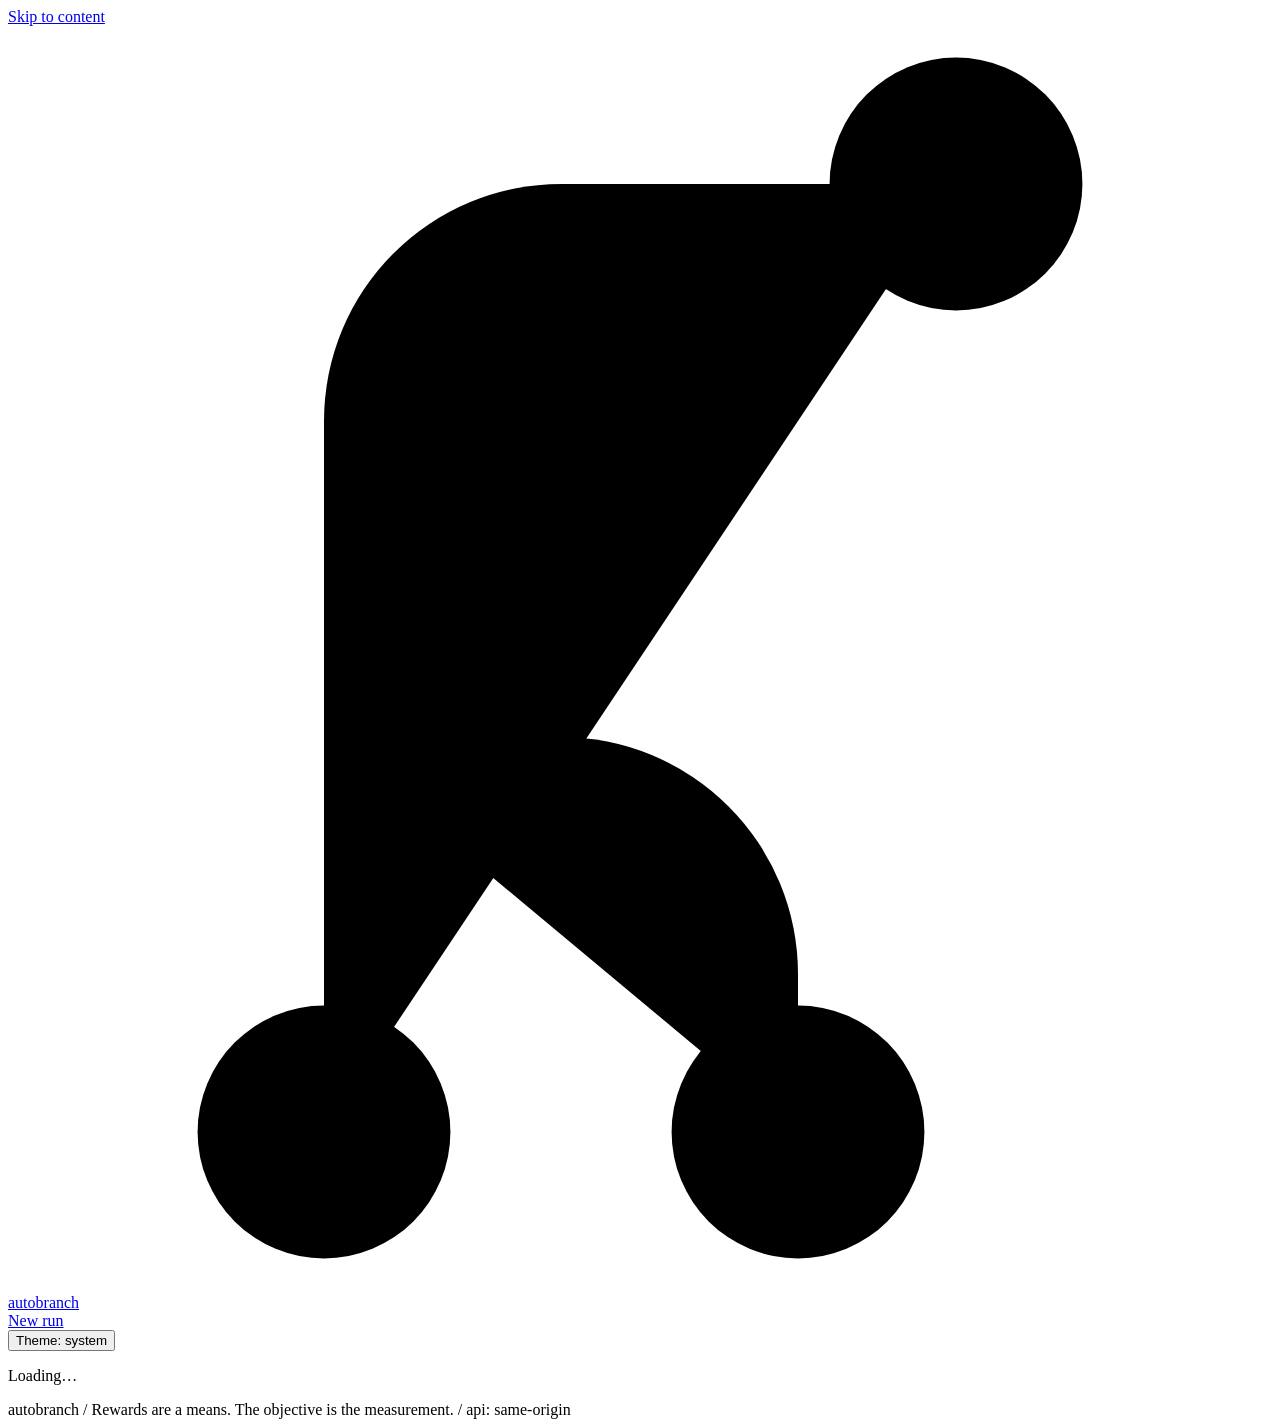
==== frontend/index.html @ f612da08 "Core contracts: environment spec and the reward DSL The environment contract (spec.py) and the rewar" ====
<!doctype html>
<html lang="en">
<head>
<meta charset="utf-8" />
<meta name="viewport" content="width=device-width, initial-scale=1" />
<title>autobranch</title>
<meta name="description" content="autobranch — a generalized RL framework on Modal. Hand it an environment and a sentence of intent; it searches the reward-function space and hands back trained weights." />
<meta name="color-scheme" content="light dark" />
<link rel="stylesheet" href="styles.css" />
</head>
<body>

<a class="skip-link" href="#view">Skip to content</a>

<header class="topbar">
  <a class="brand" href="#/new">
    <svg class="brand-mark" viewBox="0 0 16 16" aria-hidden="true" focusable="false">
      <path d="M4 14V5a3 3 0 0 1 3-3h5" />
      <path d="M4 9h3a3 3 0 0 1 3 3v2" />
      <circle cx="4" cy="14" r="1.6" />
      <circle cx="12" cy="2" r="1.6" />
      <circle cx="10" cy="14" r="1.6" />
    </svg>
    <span class="brand-word">autobranch</span>
  </a>

  <nav class="topnav" aria-label="Sections">
    <a href="#/new" data-nav="new">New run</a>
    <a href="#/new" data-nav="run" hidden>Run</a>
    <a href="#/new" data-nav="artifact" hidden>Artifact</a>
  </nav>

  <div class="topbar-right">
    <span class="badge badge-mock" id="mock-badge" hidden title="No backend reachable — the page is rendering a built-in fixture.">Mock data</span>
    <button class="btn btn-ghost btn-sm" type="button" id="theme-toggle" aria-live="polite">Theme: system</button>
  </div>
</header>

<main id="view" class="view" tabindex="-1">
  <p class="loading mono">Loading…</p>
</main>

<footer class="footer">
  <span class="mono">autobranch</span>
  <span class="sep" aria-hidden="true">/</span>
  <span>Rewards are a means. The objective is the measurement.</span>
  <span class="sep" aria-hidden="true">/</span>
  <span class="mono" id="api-origin">api: same-origin</span>
</footer>


<!-- ───────────────────────────── new run ───────────────────────────── -->
<template id="tpl-new">
  <section class="page page-new">
    <div class="page-head">
      <p class="eyebrow">New run</p>
      <h1>Hand it an environment and a sentence of intent.</h1>
      <p class="lede">
        autobranch reads your bundle's manifest, writes a reward config, trains it, and scores it
        with the evaluator you declared — which no agent can touch. Promising branches fork like
        git worktrees; lines that stop paying abandon themselves.
      </p>
    </div>

    <form class="form" id="new-run-form" novalidate>
      <fieldset class="block">
        <legend class="eyebrow">Environment bundle</legend>
        <p class="hint">
          A directory, zip, or git URL containing <code class="mono">autobranch.yaml</code> plus code.
          Pick one source — the two are mutually exclusive.
        </p>

        <div class="segmented" role="tablist" aria-label="Bundle source">
          <button class="seg" type="button" role="tab" id="tab-zip" data-source="zip" aria-selected="true" aria-controls="pane-zip">Upload .zip</button>
          <button class="seg" type="button" role="tab" id="tab-git" data-source="git" aria-selected="false" aria-controls="pane-git">Git URL</button>
        </div>

        <div class="source-pane" id="pane-zip" role="tabpanel" aria-labelledby="tab-zip">
          <div class="dropzone" id="dropzone" tabindex="0" role="button" aria-describedby="dropzone-hint">
            <svg class="dropzone-icon" viewBox="0 0 24 24" aria-hidden="true" focusable="false">
              <path d="M12 16V4" />
              <path d="M7.5 8.5 12 4l4.5 4.5" />
              <path d="M4 16v3h16v-3" />
            </svg>
            <p class="dropzone-label mono">Drop a <strong>.zip</strong> bundle, or click to browse</p>
            <p class="dropzone-hint" id="dropzone-hint">Everything after the handoff runs on Modal. Nothing runs locally.</p>
            <input class="visually-hidden" type="file" id="bundle-file" name="bundle" accept=".zip,application/zip" />
          </div>
          <p class="file-chip mono" id="file-chip" hidden>
            <span id="file-name">—</span>
            <span class="file-bytes" id="file-bytes"></span>
            <button class="btn-x" type="button" id="file-clear" aria-label="Remove selected file">×</button>
          </p>
        </div>

        <div class="source-pane" id="pane-git" role="tabpanel" aria-labelledby="tab-git" hidden>
          <label class="label" for="bundle-url">Git URL</label>
          <input class="field mono" type="url" id="bundle-url" name="bundle_url" placeholder="https://github.com/your-org/street-fighter-iii-env.git#main" autocomplete="off" spellcheck="false" />
          <p class="hint">Cloned inside the sandbox at submission. A tag or <code class="mono">#ref</code> pins the build.</p>
        </div>
      </fieldset>

      <fieldset class="block">
        <legend class="eyebrow">Constraints</legend>
        <p class="hint">Free text. The master agent parses these before it writes the first reward config — they bound the search, the hardware, and the spend.</p>
        <label class="label visually-hidden" for="constraints">Constraints</label>
        <textarea class="field textarea mono" id="constraints" name="constraints" rows="8" spellcheck="false" placeholder="must posttrain Qwen/Qwen3-4B
stay under $50
must beat 76% win rate vs the level-8 CPU
no GPU larger than an L40S"></textarea>
      </fieldset>

      <fieldset class="block">
        <legend class="eyebrow">Budget caps</legend>
        <p class="hint">Hard ceilings, decremented centrally. A branch that exhausts its share is abandoned whether or not its agent agrees.</p>
        <div class="grid-3">
          <div class="field-row">
            <label class="label" for="budget-usd">Max spend (USD)</label>
            <input class="field mono" type="number" id="budget-usd" name="usd" min="1" max="100000" step="1" value="50" inputmode="numeric" />
          </div>
          <div class="field-row">
            <label class="label" for="budget-hours">Max wall clock (hours)</label>
            <input class="field mono" type="number" id="budget-hours" name="hours" min="0.25" max="336" step="0.25" value="6" inputmode="decimal" />
          </div>
          <div class="field-row">
            <label class="label" for="budget-branches">Max concurrent branches</label>
            <input class="field mono" type="number" id="budget-branches" name="max_branches" min="1" max="64" step="1" value="8" inputmode="numeric" />
          </div>
        </div>
      </fieldset>

      <div class="form-foot">
        <button class="btn btn-primary" type="submit" id="submit-run">Start run</button>
        <p class="form-error mono" id="form-error" role="alert" hidden></p>
      </div>
    </form>

    <section class="block" id="recent-block" hidden>
      <p class="eyebrow">Recent runs</p>
      <div class="table-scroll">
        <table class="table" id="recent-table">
          <thead>
            <tr>
              <th scope="col">Run</th>
              <th scope="col">Environment</th>
              <th scope="col">Objective</th>
              <th scope="col">State</th>
              <th scope="col" class="num">Best</th>
              <th scope="col" class="num">Spend</th>
            </tr>
          </thead>
          <tbody></tbody>
        </table>
      </div>
    </section>
  </section>
</template>


<!-- ───────────────────────────── run ───────────────────────────── -->
<template id="tpl-run">
  <section class="page page-run">
    <header class="run-head">
      <div class="run-head-id">
        <p class="eyebrow">Run</p>
        <h1 class="mono" data-f="run_id">—</h1>
        <p class="run-sub">
          <span data-f="env_name">—</span>
          <span class="sep" aria-hidden="true">/</span>
          <span class="mono" data-f="objective">—</span>
          <span class="dir-chip mono" data-f="direction"></span>
        </p>
      </div>

      <dl class="stats">
        <div class="stat">
          <dt>State</dt>
          <dd data-f="state-badge"></dd>
        </div>
        <div class="stat">
          <dt>Elapsed</dt>
          <dd class="mono num" data-f="elapsed">—</dd>
        </div>
        <div class="stat">
          <dt>Best objective</dt>
          <dd class="mono num accent" data-f="best-score">—</dd>
        </div>
        <div class="stat">
          <dt>Branches</dt>
          <dd class="mono num" data-f="branch-count">—</dd>
        </div>
      </dl>

      <div class="run-head-actions">
        <a class="btn btn-primary btn-sm" data-f="artifact-link" href="#/new">Artifact</a>
        <button class="btn btn-sm" type="button" data-f="stop">Stop run</button>
      </div>
    </header>

    <section class="meter-block">
      <div class="meter-head">
        <span class="label">Spend against cap</span>
        <span class="mono num" data-f="spend-text">—</span>
      </div>
      <div class="meter" data-f="meter" role="progressbar" aria-label="Spend against cap" aria-valuemin="0" aria-valuemax="100" aria-valuenow="0">
        <div class="meter-fill" data-f="meter-fill"></div>
      </div>
      <p class="meter-foot mono" data-f="budget-foot">—</p>
    </section>

    <div class="run-grid">
      <section class="panel panel-tree">
        <div class="panel-head">
          <p class="eyebrow">Branch tree</p>
          <ul class="legend" aria-label="Status legend">
            <li><span class="dot st-running" aria-hidden="true"></span>running</li>
            <li><span class="dot st-evaluating" aria-hidden="true"></span>evaluating</li>
            <li><span class="dot st-succeeded" aria-hidden="true"></span>succeeded</li>
            <li><span class="dot st-abandoned" aria-hidden="true"></span>abandoned</li>
            <li><span class="dot st-failed" aria-hidden="true"></span>failed</li>
          </ul>
        </div>
        <div class="tree-scroll" data-f="tree-scroll" tabindex="0" role="group" aria-label="Branch tree — select a branch for detail">
          <svg class="tree-svg" data-f="tree-svg" xmlns="http://www.w3.org/2000/svg"></svg>
        </div>
        <p class="panel-foot">Abandoned lines stay on the canvas. Every dead end one branch recorded is a dead end its siblings never pay for twice.</p>
      </section>

      <aside class="panel panel-detail" data-f="detail" aria-live="polite">
        <p class="empty mono">Select a branch.</p>
      </aside>
    </div>

    <div class="run-grid-2">
      <section class="panel panel-table">
        <div class="panel-head">
          <p class="eyebrow">Branches</p>
          <span class="panel-note mono" data-f="sort-note">sorted by objective score</span>
        </div>
        <div class="table-scroll">
          <table class="table table-dense" data-f="branch-table">
            <thead>
              <tr>
                <th scope="col"><button class="th-sort" type="button" data-sort="branch_id">Branch</button></th>
                <th scope="col" class="num"><button class="th-sort" type="button" data-sort="depth">Depth</button></th>
                <th scope="col"><button class="th-sort" type="button" data-sort="status">Status</button></th>
                <th scope="col" class="num"><button class="th-sort" type="button" data-sort="score">Objective</button></th>
                <th scope="col" class="num"><button class="th-sort" type="button" data-sort="spend_usd">Spend</button></th>
                <th scope="col" class="num"><button class="th-sort" type="button" data-sort="tokens">Tokens</button></th>
              </tr>
            </thead>
            <tbody></tbody>
          </table>
        </div>
      </section>

      <section class="panel panel-log">
        <div class="panel-head">
          <p class="eyebrow">Event log</p>
          <span class="panel-note mono" data-f="log-count"></span>
        </div>
        <ol class="log" data-f="log" aria-label="Event log"></ol>
      </section>
    </div>
  </section>
</template>


<!-- ───────────────────────────── artifact ───────────────────────────── -->
<template id="tpl-artifact">
  <section class="page page-artifact">
    <div class="page-head">
      <p class="eyebrow">Artifact</p>
      <h1 class="mono" data-f="run_id">—</h1>
    </div>

    <section class="hero" data-f="hero">
      <div class="hero-score">
        <p class="eyebrow" data-f="objective-label">Objective</p>
        <p class="score-big mono num" data-f="score">—</p>
        <p class="hero-meta mono" data-f="score-meta">—</p>
      </div>
      <div class="hero-side">
        <dl class="kv">
          <div><dt>Winning branch</dt><dd class="mono" data-f="branch">—</dd></div>
          <div><dt>Environment</dt><dd class="mono" data-f="env">—</dd></div>
          <div><dt>Total spend</dt><dd class="mono num" data-f="spend">—</dd></div>
          <div><dt>Branches explored</dt><dd class="mono num" data-f="explored">—</dd></div>
        </dl>
      </div>
    </section>

    <section class="block" data-f="lineage-block" hidden>
      <p class="eyebrow">Reward lineage</p>
      <p class="hint">Root to winner. Each step is one mutation and the objective score it bought.</p>
      <ol class="lineage" data-f="lineage"></ol>
    </section>

    <section class="block">
      <p class="eyebrow">Download</p>
      <ul class="files" data-f="files"></ul>
    </section>

    <section class="block">
      <p class="eyebrow">Run it</p>
      <p class="hint">Serves the winning branch's checkpoint from the artifacts volume.</p>
      <div class="snippet">
        <pre class="mono" data-f="run-command">—</pre>
        <button class="btn btn-sm btn-copy" type="button" data-f="copy">Copy</button>
      </div>
    </section>

    <p class="back"><a data-f="back" href="#/new">← Back to the run</a></p>
  </section>
</template>

<script src="app.js"></script>
</body>
</html>
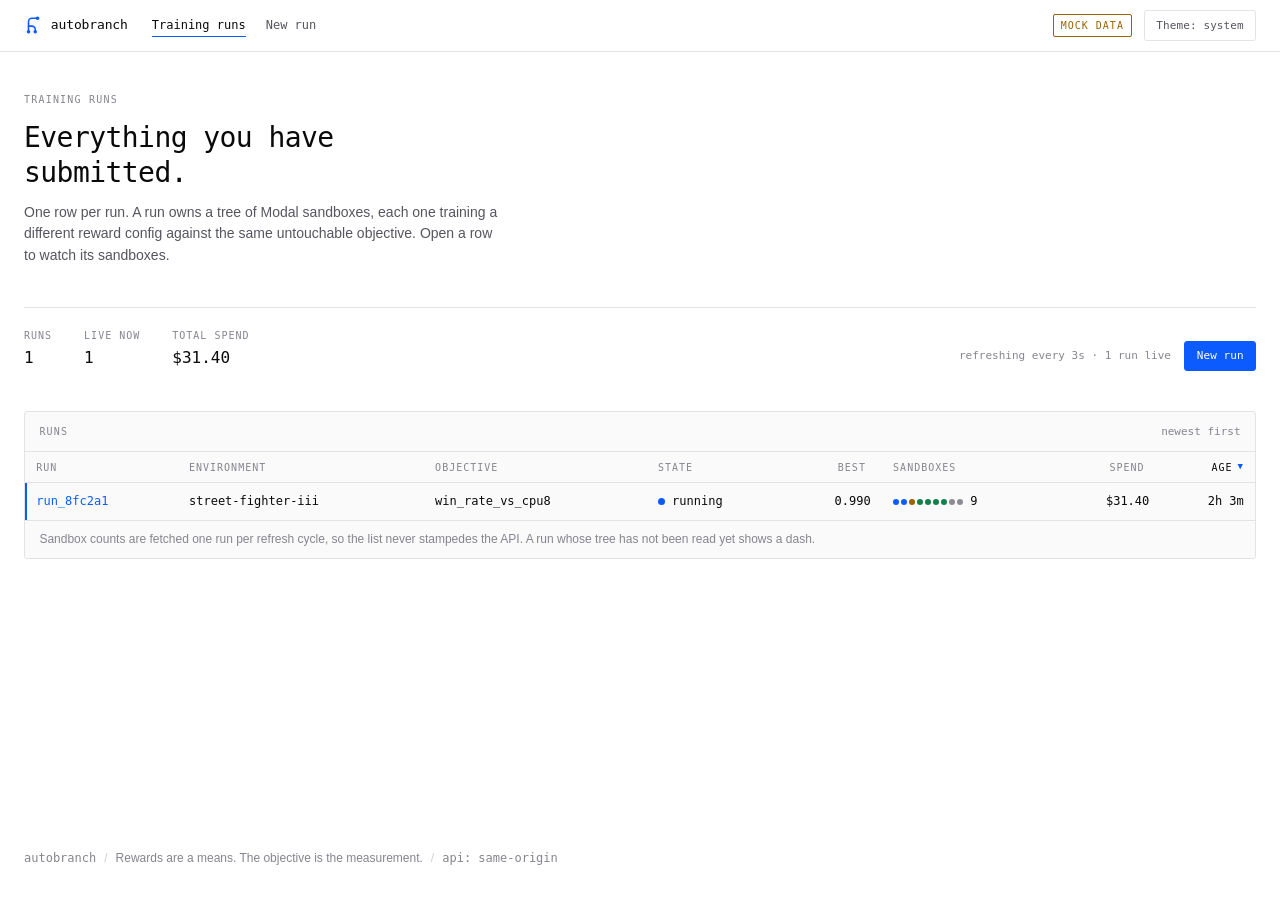
==== commit 92dd621e: "Make the agent tree actually run on Modal: four integration bugs The loop worked in-process from the" ====
--- a/frontend/index.html
+++ b/frontend/index.html
@@ -13,7 +13,7 @@
 <a class="skip-link" href="#view">Skip to content</a>
 
 <header class="topbar">
-  <a class="brand" href="#/new">
+  <a class="brand" href="#/runs">
     <svg class="brand-mark" viewBox="0 0 16 16" aria-hidden="true" focusable="false">
       <path d="M4 14V5a3 3 0 0 1 3-3h5" />
       <path d="M4 9h3a3 3 0 0 1 3 3v2" />
@@ -25,9 +25,11 @@
   </a>
 
   <nav class="topnav" aria-label="Sections">
+    <a href="#/runs" data-nav="runs">Training runs</a>
     <a href="#/new" data-nav="new">New run</a>
-    <a href="#/new" data-nav="run" hidden>Run</a>
-    <a href="#/new" data-nav="artifact" hidden>Artifact</a>
+    <span class="nav-sep mono" id="nav-sep" aria-hidden="true" hidden>/</span>
+    <a href="#/runs" data-nav="run" hidden>Run</a>
+    <a href="#/runs" data-nav="artifact" hidden>Artifact</a>
   </nav>
 
   <div class="topbar-right">
@@ -47,6 +49,72 @@
   <span class="sep" aria-hidden="true">/</span>
   <span class="mono" id="api-origin">api: same-origin</span>
 </footer>
+
+
+<!-- ───────────────────────────── training runs ───────────────────────────── -->
+<template id="tpl-runs">
+  <section class="page page-runs">
+    <div class="page-head">
+      <p class="eyebrow">Training runs</p>
+      <h1>Everything you have submitted.</h1>
+      <p class="lede">
+        One row per run. A run owns a tree of Modal sandboxes, each one training a
+        different reward config against the same untouchable objective. Open a row to
+        watch its sandboxes.
+      </p>
+    </div>
+
+    <div class="runs-bar">
+      <dl class="stats stats-left">
+        <div class="stat">
+          <dt>Runs</dt>
+          <dd class="mono num" data-f="total">—</dd>
+        </div>
+        <div class="stat">
+          <dt>Live now</dt>
+          <dd class="mono num" data-f="live">—</dd>
+        </div>
+        <div class="stat">
+          <dt>Total spend</dt>
+          <dd class="mono num" data-f="spend">—</dd>
+        </div>
+      </dl>
+
+      <div class="runs-actions">
+        <span class="poll-note mono" data-f="poll-note" aria-live="polite"></span>
+        <a class="btn btn-primary btn-sm" href="#/new">New run</a>
+      </div>
+    </div>
+
+    <section class="panel">
+      <div class="panel-head">
+        <p class="eyebrow">Runs</p>
+        <span class="panel-note mono" data-f="sort-note">newest first</span>
+      </div>
+      <div class="table-scroll">
+        <table class="table table-runs" data-f="runs-table">
+          <thead>
+            <tr>
+              <th scope="col"><button class="th-sort" type="button" data-sort="run_id">Run</button></th>
+              <th scope="col"><button class="th-sort" type="button" data-sort="env_name">Environment</button></th>
+              <th scope="col"><button class="th-sort" type="button" data-sort="objective_name">Objective</button></th>
+              <th scope="col"><button class="th-sort" type="button" data-sort="state">State</button></th>
+              <th scope="col" class="num"><button class="th-sort" type="button" data-sort="best_score">Best</button></th>
+              <th scope="col"><button class="th-sort" type="button" data-sort="branches">Sandboxes</button></th>
+              <th scope="col" class="num"><button class="th-sort" type="button" data-sort="spend_usd">Spend</button></th>
+              <th scope="col" class="num"><button class="th-sort" type="button" data-sort="created_at">Age</button></th>
+            </tr>
+          </thead>
+          <tbody></tbody>
+        </table>
+      </div>
+      <p class="panel-foot" data-f="foot">
+        Sandbox counts are fetched one run per refresh cycle, so the list never
+        stampedes the API. A run whose tree has not been read yet shows a dash.
+      </p>
+    </section>
+  </section>
+</template>
 
 
 <!-- ───────────────────────────── new run ───────────────────────────── -->
@@ -98,7 +166,34 @@
           <input class="field mono" type="url" id="bundle-url" name="bundle_url" placeholder="https://github.com/your-org/street-fighter-iii-env.git#main" autocomplete="off" spellcheck="false" />
           <p class="hint">Cloned inside the sandbox at submission. A tag or <code class="mono">#ref</code> pins the build.</p>
         </div>
+
+        <p class="field-problem mono" data-problem="bundle" role="alert" hidden></p>
       </fieldset>
+
+      <!-- ── the parse preview: what the system understood ── -->
+      <section class="block preflight">
+        <div class="pf-head">
+          <p class="eyebrow">What the system understood</p>
+          <span class="badge" data-f="pf-state" hidden></span>
+        </div>
+        <p class="hint">
+          The manifest is parsed in the browser before anything is submitted, so you can read the
+          contract the way the agents will: the signals they may compose a reward from, the
+          objective they may never touch, and the hardware the run will ask Modal for. The server
+          re-validates the same bundle on submit and its answer wins.
+        </p>
+
+        <div class="pf-placeholder" data-f="pf-placeholder">
+          <p class="mono">No manifest parsed yet.</p>
+          <p class="hint">
+            Drop a <code class="mono">.zip</code> above, or
+            <button class="btn-link" type="button" data-f="pf-example">preview the gridworld reference manifest</button>.
+            A git URL is resolved server-side, so it is parsed at submit instead.
+          </p>
+        </div>
+
+        <div class="pf-body" data-f="pf-body" hidden></div>
+      </section>
 
       <fieldset class="block">
         <legend class="eyebrow">Constraints</legend>
@@ -108,6 +203,7 @@
 stay under $50
 must beat 76% win rate vs the level-8 CPU
 no GPU larger than an L40S"></textarea>
+        <p class="field-problem mono" data-problem="constraints" role="alert" hidden></p>
       </fieldset>
 
       <fieldset class="block">
@@ -127,32 +223,19 @@
             <input class="field mono" type="number" id="budget-branches" name="max_branches" min="1" max="64" step="1" value="8" inputmode="numeric" />
           </div>
         </div>
+        <p class="field-problem mono" data-problem="budget" role="alert" hidden></p>
       </fieldset>
+
+      <div class="problems" data-f="problems" role="alert" hidden>
+        <p class="problems-head mono" data-f="problems-head">—</p>
+        <ol class="problems-list" data-f="problems-list"></ol>
+      </div>
 
       <div class="form-foot">
         <button class="btn btn-primary" type="submit" id="submit-run">Start run</button>
-        <p class="form-error mono" id="form-error" role="alert" hidden></p>
+        <p class="form-note mono" data-f="submit-note">The bundle is validated before a single container is created.</p>
       </div>
     </form>
-
-    <section class="block" id="recent-block" hidden>
-      <p class="eyebrow">Recent runs</p>
-      <div class="table-scroll">
-        <table class="table" id="recent-table">
-          <thead>
-            <tr>
-              <th scope="col">Run</th>
-              <th scope="col">Environment</th>
-              <th scope="col">Objective</th>
-              <th scope="col">State</th>
-              <th scope="col" class="num">Best</th>
-              <th scope="col" class="num">Spend</th>
-            </tr>
-          </thead>
-          <tbody></tbody>
-        </table>
-      </div>
-    </section>
   </section>
 </template>
 
@@ -169,6 +252,8 @@
           <span class="sep" aria-hidden="true">/</span>
           <span class="mono" data-f="objective">—</span>
           <span class="dir-chip mono" data-f="direction"></span>
+          <span class="sep" aria-hidden="true">/</span>
+          <span class="mono" data-f="started">—</span>
         </p>
       </div>
 
@@ -186,13 +271,13 @@
           <dd class="mono num accent" data-f="best-score">—</dd>
         </div>
         <div class="stat">
-          <dt>Branches</dt>
+          <dt>Sandboxes</dt>
           <dd class="mono num" data-f="branch-count">—</dd>
         </div>
       </dl>
 
       <div class="run-head-actions">
-        <a class="btn btn-primary btn-sm" data-f="artifact-link" href="#/new">Artifact</a>
+        <a class="btn btn-primary btn-sm" data-f="artifact-link" href="#/runs">Artifact</a>
         <button class="btn btn-sm" type="button" data-f="stop">Stop run</button>
       </div>
     </header>
@@ -206,13 +291,18 @@
         <div class="meter-fill" data-f="meter-fill"></div>
       </div>
       <p class="meter-foot mono" data-f="budget-foot">—</p>
+      <ul class="status-chips" data-f="status-chips" aria-label="Sandboxes by status"></ul>
     </section>
 
     <div class="run-grid">
       <section class="panel panel-tree">
         <div class="panel-head">
-          <p class="eyebrow">Branch tree</p>
+          <div class="panel-title">
+            <p class="eyebrow">Sandbox tree</p>
+            <p class="panel-note">Each node is one Modal sandbox: its short id, its status, and what it is doing right now.</p>
+          </div>
           <ul class="legend" aria-label="Status legend">
+            <li><span class="dot st-pending" aria-hidden="true"></span>starting</li>
             <li><span class="dot st-running" aria-hidden="true"></span>running</li>
             <li><span class="dot st-evaluating" aria-hidden="true"></span>evaluating</li>
             <li><span class="dot st-succeeded" aria-hidden="true"></span>succeeded</li>
@@ -220,21 +310,21 @@
             <li><span class="dot st-failed" aria-hidden="true"></span>failed</li>
           </ul>
         </div>
-        <div class="tree-scroll" data-f="tree-scroll" tabindex="0" role="group" aria-label="Branch tree — select a branch for detail">
+        <div class="tree-scroll" data-f="tree-scroll" tabindex="0" role="group" aria-label="Sandbox tree — select a sandbox for detail">
           <svg class="tree-svg" data-f="tree-svg" xmlns="http://www.w3.org/2000/svg"></svg>
         </div>
         <p class="panel-foot">Abandoned lines stay on the canvas. Every dead end one branch recorded is a dead end its siblings never pay for twice.</p>
       </section>
 
       <aside class="panel panel-detail" data-f="detail" aria-live="polite">
-        <p class="empty mono">Select a branch.</p>
+        <p class="empty mono">Select a sandbox.</p>
       </aside>
     </div>
 
     <div class="run-grid-2">
       <section class="panel panel-table">
         <div class="panel-head">
-          <p class="eyebrow">Branches</p>
+          <p class="eyebrow">Sandboxes</p>
           <span class="panel-note mono" data-f="sort-note">sorted by objective score</span>
         </div>
         <div class="table-scroll">
@@ -242,11 +332,13 @@
             <thead>
               <tr>
                 <th scope="col"><button class="th-sort" type="button" data-sort="branch_id">Branch</button></th>
+                <th scope="col"><button class="th-sort" type="button" data-sort="sandbox">Sandbox</button></th>
                 <th scope="col" class="num"><button class="th-sort" type="button" data-sort="depth">Depth</button></th>
                 <th scope="col"><button class="th-sort" type="button" data-sort="status">Status</button></th>
                 <th scope="col" class="num"><button class="th-sort" type="button" data-sort="score">Objective</button></th>
                 <th scope="col" class="num"><button class="th-sort" type="button" data-sort="spend_usd">Spend</button></th>
                 <th scope="col" class="num"><button class="th-sort" type="button" data-sort="tokens">Tokens</button></th>
+                <th scope="col" class="cell-wide">Doing now</th>
               </tr>
             </thead>
             <tbody></tbody>
@@ -256,10 +348,11 @@
 
       <section class="panel panel-log">
         <div class="panel-head">
-          <p class="eyebrow">Event log</p>
+          <p class="eyebrow">Activity</p>
           <span class="panel-note mono" data-f="log-count"></span>
         </div>
-        <ol class="log" data-f="log" aria-label="Event log"></ol>
+        <ol class="feed" data-f="log" aria-label="Run activity, newest first"></ol>
+        <p class="panel-foot">Newest first. The branch chip selects that sandbox in the tree.</p>
       </section>
     </div>
   </section>
@@ -285,7 +378,7 @@
           <div><dt>Winning branch</dt><dd class="mono" data-f="branch">—</dd></div>
           <div><dt>Environment</dt><dd class="mono" data-f="env">—</dd></div>
           <div><dt>Total spend</dt><dd class="mono num" data-f="spend">—</dd></div>
-          <div><dt>Branches explored</dt><dd class="mono num" data-f="explored">—</dd></div>
+          <div><dt>Sandboxes explored</dt><dd class="mono num" data-f="explored">—</dd></div>
         </dl>
       </div>
     </section>
@@ -310,7 +403,7 @@
       </div>
     </section>
 
-    <p class="back"><a data-f="back" href="#/new">← Back to the run</a></p>
+    <p class="back"><a data-f="back" href="#/runs">← Back to the run</a></p>
   </section>
 </template>
 
--- a/frontend/styles.css
+++ b/frontend/styles.css
@@ -0,0 +1,1442 @@
+/* ==========================================================================
+   autobranch — visual language
+   Near-monochrome, hairline borders, tight mono type, one blue accent.
+   Light palette lives on bare :root; dark overrides are declared twice
+   (system preference + explicit [data-theme]) so the toggle wins both ways.
+   No colour is ever defined *only* inside a media or attribute block.
+   ========================================================================== */
+
+:root {
+  /* type */
+  --font-mono: ui-monospace, SFMono-Regular, Menlo, monospace;
+  --font-sans: ui-sans-serif, -apple-system, "Segoe UI", sans-serif;
+
+  /* geometry */
+  --radius: 3px;
+  --radius-sm: 2px;
+  --hair: 1px;
+  --page-max: 1360px;
+
+  /* ── light palette (the base, always defined here) ── */
+  --bg: #ffffff;
+  --bg-subtle: #fafafa;
+  --bg-raised: #f6f6f7;
+  --bg-inset: #f1f1f3;
+  --bg-hover: #efeff1;
+
+  --border: #e3e3e6;
+  --border-strong: #cfcfd4;
+
+  --fg: #0a0a0b;
+  --fg-muted: #55555e;
+  --fg-faint: #85858f;
+
+  --accent: #0b5bff;
+  --accent-strong: #0945c9;
+  --accent-fg: #ffffff;
+  --accent-soft: rgba(11, 91, 255, 0.09);
+  --accent-line: rgba(11, 91, 255, 0.34);
+
+  /* semantic status — deliberately independent of the accent */
+  --st-running: #0b5bff;
+  --st-evaluating: #9a6400;
+  --st-succeeded: #11804a;
+  --st-pending: #6b6b75;
+  --st-abandoned: #8c8c96;
+  --st-failed: #c22a2a;
+
+  --warn: #9a6400;
+  --danger: #c22a2a;
+
+  --focus: #0b5bff;
+  --selection: rgba(11, 91, 255, 0.16);
+}
+
+/* ── dark palette: system preference, unless explicitly set to light ── */
+@media (prefers-color-scheme: dark) {
+  :root:not([data-theme="light"]) {
+    --bg: #08080a;
+    --bg-subtle: #0c0c0f;
+    --bg-raised: #121216;
+    --bg-inset: #16161b;
+    --bg-hover: #1b1b21;
+
+    --border: #26262c;
+    --border-strong: #3a3a44;
+
+    --fg: #f3f3f5;
+    --fg-muted: #a0a0ac;
+    --fg-faint: #6d6d78;
+
+    --accent: #4d8dff;
+    --accent-strong: #7eacff;
+    --accent-fg: #05060a;
+    --accent-soft: rgba(77, 141, 255, 0.14);
+    --accent-line: rgba(77, 141, 255, 0.42);
+
+    --st-running: #4d8dff;
+    --st-evaluating: #d8a23c;
+    --st-succeeded: #3ec98a;
+    --st-pending: #8a8a96;
+    --st-abandoned: #71717c;
+    --st-failed: #ff6b6b;
+
+    --warn: #d8a23c;
+    --danger: #ff6b6b;
+
+    --focus: #4d8dff;
+    --selection: rgba(77, 141, 255, 0.22);
+  }
+}
+
+/* ── dark palette: explicit choice ── */
+:root[data-theme="dark"] {
+  --bg: #08080a;
+  --bg-subtle: #0c0c0f;
+  --bg-raised: #121216;
+  --bg-inset: #16161b;
+  --bg-hover: #1b1b21;
+
+  --border: #26262c;
+  --border-strong: #3a3a44;
+
+  --fg: #f3f3f5;
+  --fg-muted: #a0a0ac;
+  --fg-faint: #6d6d78;
+
+  --accent: #4d8dff;
+  --accent-strong: #7eacff;
+  --accent-fg: #05060a;
+  --accent-soft: rgba(77, 141, 255, 0.14);
+  --accent-line: rgba(77, 141, 255, 0.42);
+
+  --st-running: #4d8dff;
+  --st-evaluating: #d8a23c;
+  --st-succeeded: #3ec98a;
+  --st-pending: #8a8a96;
+  --st-abandoned: #71717c;
+  --st-failed: #ff6b6b;
+
+  --warn: #d8a23c;
+  --danger: #ff6b6b;
+
+  --focus: #4d8dff;
+  --selection: rgba(77, 141, 255, 0.22);
+}
+
+/* ── reset ── */
+*,
+*::before,
+*::after { box-sizing: border-box; }
+
+html { -webkit-text-size-adjust: 100%; }
+
+body {
+  margin: 0;
+  background: var(--bg);
+  color: var(--fg);
+  font-family: var(--font-sans);
+  font-size: 14px;
+  line-height: 1.55;
+  -webkit-font-smoothing: antialiased;
+  display: flex;
+  flex-direction: column;
+  min-height: 100vh;
+}
+
+::selection { background: var(--selection); }
+
+h1, h2, h3, p, dl, dd, dt, ol, ul, figure, pre, fieldset, legend {
+  margin: 0;
+  padding: 0;
+}
+
+ol, ul { list-style: none; }
+fieldset { border: 0; min-width: 0; }
+
+/* Every flex/grid container below would otherwise out-specify the attribute. */
+[hidden] { display: none !important; }
+
+button, input, textarea, select {
+  font: inherit;
+  color: inherit;
+}
+
+a {
+  color: var(--accent);
+  text-decoration: none;
+  border-bottom: var(--hair) solid var(--accent-line);
+}
+
+a:hover { color: var(--accent-strong); border-bottom-color: var(--accent); }
+
+code, pre, .mono { font-family: var(--font-mono); }
+
+.num { font-variant-numeric: tabular-nums; }
+.mono { font-variant-numeric: tabular-nums; }
+
+:focus-visible {
+  outline: 2px solid var(--focus);
+  outline-offset: 2px;
+  border-radius: var(--radius-sm);
+}
+
+.visually-hidden {
+  position: absolute;
+  width: 1px;
+  height: 1px;
+  margin: -1px;
+  padding: 0;
+  overflow: hidden;
+  clip-path: inset(50%);
+  white-space: nowrap;
+  border: 0;
+}
+
+.skip-link {
+  position: absolute;
+  left: -9999px;
+  top: 0;
+  z-index: 20;
+  background: var(--bg);
+  border: var(--hair) solid var(--border-strong);
+  padding: 0.5rem 0.75rem;
+  font-family: var(--font-mono);
+}
+
+.skip-link:focus { left: 0.75rem; top: 0.75rem; }
+
+/* ── top bar ── */
+.topbar {
+  position: sticky;
+  top: 0;
+  z-index: 10;
+  display: flex;
+  align-items: center;
+  gap: 1.5rem;
+  padding: 0 1.5rem;
+  height: 52px;
+  background: var(--bg);
+  border-bottom: var(--hair) solid var(--border);
+}
+
+.brand {
+  display: inline-flex;
+  align-items: center;
+  gap: 0.55rem;
+  color: var(--fg);
+  border-bottom: 0;
+  font-family: var(--font-mono);
+  font-size: 13px;
+  letter-spacing: -0.01em;
+}
+
+.brand:hover { color: var(--fg); }
+
+.brand-mark {
+  width: 18px;
+  height: 18px;
+  fill: none;
+  stroke: var(--accent);
+  stroke-width: 1.4;
+  stroke-linecap: round;
+}
+
+.brand-mark circle { fill: var(--accent); stroke: none; }
+.brand-word { font-weight: 500; }
+
+.topnav {
+  display: flex;
+  gap: 1.25rem;
+  margin-right: auto;
+}
+
+.topnav a {
+  font-family: var(--font-mono);
+  font-size: 12px;
+  color: var(--fg-muted);
+  border-bottom: 0;
+  padding: 0.15rem 0;
+}
+
+.topnav a:hover { color: var(--fg); }
+
+.topnav a[aria-current="page"] {
+  color: var(--fg);
+  box-shadow: inset 0 -1px 0 0 var(--accent);
+}
+
+.topbar-right {
+  display: flex;
+  align-items: center;
+  gap: 0.75rem;
+}
+
+/* ── layout ── */
+.view {
+  flex: 1 1 auto;
+  width: 100%;
+  max-width: var(--page-max);
+  margin: 0 auto;
+  padding: 2.5rem 1.5rem 4rem;
+  min-width: 0;
+}
+
+.loading { color: var(--fg-faint); font-size: 12px; }
+
+.footer {
+  display: flex;
+  flex-wrap: wrap;
+  gap: 0.5rem;
+  align-items: center;
+  max-width: var(--page-max);
+  width: 100%;
+  margin: 0 auto;
+  padding: 1rem 1.5rem 2rem;
+  color: var(--fg-faint);
+  font-size: 12px;
+}
+
+.footer .sep, .run-sub .sep { color: var(--border-strong); }
+
+.page { display: flex; flex-direction: column; gap: 2.5rem; }
+
+.page-head { max-width: 62ch; display: flex; flex-direction: column; gap: 0.75rem; }
+
+.page-head h1 {
+  font-family: var(--font-mono);
+  font-size: clamp(20px, 2.6vw, 28px);
+  font-weight: 500;
+  letter-spacing: -0.02em;
+  line-height: 1.25;
+}
+
+.lede { color: var(--fg-muted); }
+
+/* ── micro-labels ── */
+.eyebrow {
+  font-family: var(--font-mono);
+  font-size: 10px;
+  letter-spacing: 0.12em;
+  text-transform: uppercase;
+  color: var(--fg-faint);
+}
+
+.label {
+  display: block;
+  font-family: var(--font-mono);
+  font-size: 11px;
+  letter-spacing: 0.04em;
+  color: var(--fg-muted);
+}
+
+.hint {
+  color: var(--fg-muted);
+  font-size: 13px;
+  max-width: 72ch;
+}
+
+.hint code, .lede code { font-size: 12px; background: var(--bg-inset); padding: 0.05em 0.3em; border-radius: var(--radius-sm); }
+
+/* ── buttons ── */
+.btn {
+  display: inline-flex;
+  align-items: center;
+  justify-content: center;
+  gap: 0.4rem;
+  font-family: var(--font-mono);
+  font-size: 12px;
+  letter-spacing: 0.01em;
+  padding: 0.5rem 0.9rem;
+  background: var(--bg);
+  color: var(--fg);
+  border: var(--hair) solid var(--border-strong);
+  border-radius: var(--radius);
+  cursor: pointer;
+  text-decoration: none;
+}
+
+.btn:hover { background: var(--bg-hover); color: var(--fg); }
+
+.btn-sm { padding: 0.35rem 0.7rem; font-size: 11px; }
+
+.btn-primary {
+  background: var(--accent);
+  border-color: var(--accent);
+  color: var(--accent-fg);
+}
+
+.btn-primary:hover { background: var(--accent-strong); border-color: var(--accent-strong); color: var(--accent-fg); }
+
+.btn-ghost { background: transparent; border-color: var(--border); color: var(--fg-muted); }
+.btn-ghost:hover { color: var(--fg); background: var(--bg-hover); }
+
+.btn[disabled], .btn[aria-disabled="true"] {
+  opacity: 0.5;
+  cursor: not-allowed;
+}
+
+.btn-x {
+  background: transparent;
+  border: 0;
+  color: var(--fg-faint);
+  cursor: pointer;
+  font-size: 14px;
+  line-height: 1;
+  padding: 0 0.2rem;
+}
+
+.btn-x:hover { color: var(--fg); }
+
+/* ── badges ── */
+.badge {
+  display: inline-flex;
+  align-items: center;
+  gap: 0.35rem;
+  font-family: var(--font-mono);
+  font-size: 10px;
+  letter-spacing: 0.1em;
+  text-transform: uppercase;
+  padding: 0.2rem 0.45rem;
+  border: var(--hair) solid var(--border);
+  border-radius: var(--radius-sm);
+  color: var(--fg-muted);
+  background: var(--bg-subtle);
+  white-space: nowrap;
+}
+
+.badge-mock { color: var(--warn); border-color: var(--warn); background: transparent; }
+
+.badge .dot { width: 6px; height: 6px; }
+
+.badge-running { color: var(--st-running); border-color: var(--accent-line); }
+.badge-evaluating { color: var(--st-evaluating); }
+.badge-succeeded { color: var(--st-succeeded); }
+.badge-pending { color: var(--st-pending); }
+.badge-abandoned { color: var(--st-abandoned); }
+.badge-failed { color: var(--st-failed); }
+
+.dot {
+  display: inline-block;
+  width: 7px;
+  height: 7px;
+  border-radius: 50%;
+  background: var(--fg-faint);
+  flex: 0 0 auto;
+}
+
+.dot.st-running { background: var(--st-running); }
+.dot.st-evaluating { background: var(--st-evaluating); }
+.dot.st-succeeded { background: var(--st-succeeded); }
+.dot.st-pending { background: var(--st-pending); }
+.dot.st-abandoned { background: var(--st-abandoned); }
+.dot.st-failed { background: var(--st-failed); }
+
+.accent { color: var(--accent); }
+
+/* ── blocks / panels ── */
+.block {
+  display: flex;
+  flex-direction: column;
+  gap: 0.85rem;
+  border-top: var(--hair) solid var(--border);
+  padding-top: 1.25rem;
+}
+
+.panel {
+  border: var(--hair) solid var(--border);
+  border-radius: var(--radius);
+  background: var(--bg-subtle);
+  display: flex;
+  flex-direction: column;
+  min-width: 0;
+}
+
+.panel-head {
+  display: flex;
+  align-items: center;
+  justify-content: space-between;
+  gap: 1rem;
+  flex-wrap: wrap;
+  padding: 0.7rem 0.9rem;
+  border-bottom: var(--hair) solid var(--border);
+}
+
+.panel-note { font-size: 11px; color: var(--fg-faint); }
+
+.panel-foot {
+  padding: 0.6rem 0.9rem;
+  border-top: var(--hair) solid var(--border);
+  color: var(--fg-faint);
+  font-size: 12px;
+}
+
+.empty { color: var(--fg-faint); font-size: 12px; padding: 1rem 0.9rem; }
+
+/* ── form ── */
+.page-new { max-width: 880px; }
+.form { display: flex; flex-direction: column; gap: 2rem; }
+
+.field {
+  width: 100%;
+  background: var(--bg);
+  color: var(--fg);
+  border: var(--hair) solid var(--border-strong);
+  border-radius: var(--radius);
+  padding: 0.5rem 0.65rem;
+  font-size: 13px;
+}
+
+.field::placeholder { color: var(--fg-faint); }
+.field:hover { border-color: var(--fg-faint); }
+
+.field:focus-visible {
+  outline: none;
+  border-color: var(--accent);
+  box-shadow: 0 0 0 2px var(--accent-soft);
+}
+
+.textarea { resize: vertical; min-height: 9rem; line-height: 1.7; }
+
+.field-row { display: flex; flex-direction: column; gap: 0.35rem; min-width: 0; }
+
+.grid-3 {
+  display: grid;
+  grid-template-columns: repeat(auto-fit, minmax(190px, 1fr));
+  gap: 1rem;
+}
+
+.segmented {
+  display: inline-flex;
+  border: var(--hair) solid var(--border-strong);
+  border-radius: var(--radius);
+  overflow: hidden;
+  width: max-content;
+}
+
+.seg {
+  font-family: var(--font-mono);
+  font-size: 11px;
+  letter-spacing: 0.06em;
+  text-transform: uppercase;
+  padding: 0.45rem 0.85rem;
+  background: var(--bg);
+  color: var(--fg-muted);
+  border: 0;
+  border-right: var(--hair) solid var(--border);
+  cursor: pointer;
+}
+
+.seg:last-child { border-right: 0; }
+.seg:hover { background: var(--bg-hover); color: var(--fg); }
+
+.seg[aria-selected="true"] {
+  background: var(--accent-soft);
+  color: var(--accent);
+  box-shadow: inset 0 -2px 0 0 var(--accent);
+}
+
+.source-pane { display: flex; flex-direction: column; gap: 0.6rem; }
+
+.dropzone {
+  display: flex;
+  flex-direction: column;
+  align-items: center;
+  gap: 0.4rem;
+  padding: 2.25rem 1rem;
+  border: var(--hair) dashed var(--border-strong);
+  border-radius: var(--radius);
+  background: var(--bg-subtle);
+  cursor: pointer;
+  text-align: center;
+}
+
+.dropzone:hover { border-color: var(--fg-faint); background: var(--bg-raised); }
+
+.dropzone.is-over {
+  border-color: var(--accent);
+  border-style: solid;
+  background: var(--accent-soft);
+}
+
+.dropzone-icon {
+  width: 22px;
+  height: 22px;
+  fill: none;
+  stroke: var(--fg-faint);
+  stroke-width: 1.4;
+  stroke-linecap: round;
+  stroke-linejoin: round;
+}
+
+.dropzone.is-over .dropzone-icon { stroke: var(--accent); }
+.dropzone-label { font-size: 12px; color: var(--fg); }
+.dropzone-label strong { color: var(--accent); font-weight: 500; }
+.dropzone-hint { font-size: 12px; color: var(--fg-faint); }
+
+.file-chip {
+  display: inline-flex;
+  align-items: center;
+  gap: 0.6rem;
+  width: max-content;
+  max-width: 100%;
+  font-size: 12px;
+  padding: 0.35rem 0.5rem;
+  border: var(--hair) solid var(--border);
+  border-radius: var(--radius);
+  background: var(--bg);
+}
+
+.file-bytes { color: var(--fg-faint); }
+
+.form-foot { display: flex; align-items: center; gap: 1rem; flex-wrap: wrap; }
+.form-error { color: var(--danger); font-size: 12px; }
+
+/* ── tables ── */
+.table-scroll { overflow-x: auto; max-width: 100%; }
+
+.table {
+  width: 100%;
+  border-collapse: collapse;
+  font-family: var(--font-mono);
+  font-size: 12px;
+  font-variant-numeric: tabular-nums;
+}
+
+.table th {
+  text-align: left;
+  font-weight: 400;
+  font-size: 10px;
+  letter-spacing: 0.1em;
+  text-transform: uppercase;
+  color: var(--fg-faint);
+  border-bottom: var(--hair) solid var(--border);
+  padding: 0.45rem 0.7rem;
+  white-space: nowrap;
+}
+
+.table td {
+  padding: 0.45rem 0.7rem;
+  border-bottom: var(--hair) solid var(--border);
+  color: var(--fg);
+  white-space: nowrap;
+}
+
+.table tbody tr:last-child td { border-bottom: 0; }
+.table .num { text-align: right; }
+.table th.num .th-sort { justify-content: flex-end; width: 100%; }
+
+.th-sort {
+  display: inline-flex;
+  align-items: center;
+  gap: 0.3rem;
+  background: transparent;
+  border: 0;
+  padding: 0;
+  font: inherit;
+  letter-spacing: inherit;
+  text-transform: inherit;
+  color: inherit;
+  cursor: pointer;
+}
+
+.th-sort:hover { color: var(--fg); }
+.th-sort::after { content: ""; font-size: 9px; color: var(--accent); }
+[aria-sort="ascending"] .th-sort::after { content: "▲"; }
+[aria-sort="descending"] .th-sort::after { content: "▼"; }
+[aria-sort] .th-sort { color: var(--fg); }
+
+.table tbody tr.is-clickable { cursor: pointer; }
+.table tbody tr.is-clickable:hover td { background: var(--bg-hover); }
+.table tbody tr.is-selected td { background: var(--accent-soft); }
+.table tbody tr.is-abandoned td { color: var(--fg-faint); }
+.table tbody tr.is-abandoned td.cell-id { text-decoration: line-through; }
+
+.cell-score { color: var(--fg); }
+.cell-score.is-best { color: var(--accent); }
+
+/* ── run header ── */
+.run-head {
+  display: flex;
+  flex-wrap: wrap;
+  align-items: flex-end;
+  gap: 1.5rem 2.5rem;
+}
+
+.run-head-id { display: flex; flex-direction: column; gap: 0.3rem; min-width: 0; }
+
+.run-head-id h1 {
+  font-size: clamp(18px, 2.2vw, 24px);
+  font-weight: 500;
+  letter-spacing: -0.01em;
+}
+
+.run-sub {
+  display: flex;
+  flex-wrap: wrap;
+  gap: 0.5rem;
+  align-items: center;
+  color: var(--fg-muted);
+  font-size: 13px;
+}
+
+.dir-chip {
+  font-size: 10px;
+  letter-spacing: 0.08em;
+  text-transform: uppercase;
+  color: var(--fg-faint);
+  border: var(--hair) solid var(--border);
+  border-radius: var(--radius-sm);
+  padding: 0.05rem 0.35rem;
+}
+
+.stats {
+  display: flex;
+  flex-wrap: wrap;
+  gap: 0 2rem;
+  margin-left: auto;
+}
+
+.stat { display: flex; flex-direction: column; gap: 0.2rem; }
+
+.stat dt {
+  font-family: var(--font-mono);
+  font-size: 10px;
+  letter-spacing: 0.1em;
+  text-transform: uppercase;
+  color: var(--fg-faint);
+}
+
+.stat dd { font-size: 16px; }
+
+.run-head-actions { display: flex; gap: 0.5rem; align-items: center; }
+
+/* ── meter ── */
+.meter-block { display: flex; flex-direction: column; gap: 0.4rem; }
+
+.meter-head {
+  display: flex;
+  justify-content: space-between;
+  align-items: baseline;
+  gap: 1rem;
+  font-size: 12px;
+}
+
+.meter-head .mono { color: var(--fg); }
+
+.meter {
+  position: relative;
+  height: 4px;
+  background: var(--bg-inset);
+  border-radius: 999px;
+  overflow: hidden;
+}
+
+.meter-fill {
+  height: 100%;
+  width: 0;
+  background: var(--accent);
+  border-radius: 999px;
+}
+
+.meter.is-warn .meter-fill { background: var(--warn); }
+.meter.is-over .meter-fill { background: var(--danger); }
+
+.meter-foot { font-size: 11px; color: var(--fg-faint); }
+
+/* ── sandboxes by status ── */
+.status-chips {
+  display: flex;
+  flex-wrap: wrap;
+  gap: 0.4rem 0.5rem;
+  margin-top: 0.3rem;
+}
+
+.chip-status {
+  display: inline-flex;
+  align-items: center;
+  gap: 0.35rem;
+  font-family: var(--font-mono);
+  font-size: 11px;
+  padding: 0.15rem 0.45rem;
+  border: var(--hair) solid var(--border);
+  border-radius: var(--radius-sm);
+  background: var(--bg-subtle);
+  color: var(--fg-muted);
+}
+
+.chip-status .mono.num { color: var(--fg); }
+.chip-status-label { letter-spacing: 0.04em; }
+.st-text-running .mono.num { color: var(--st-running); }
+.st-text-evaluating .mono.num { color: var(--st-evaluating); }
+.st-text-succeeded .mono.num { color: var(--st-succeeded); }
+.st-text-failed .mono.num { color: var(--st-failed); }
+
+/* ── run grids ── */
+.run-grid {
+  display: grid;
+  grid-template-columns: minmax(0, 1fr) 360px;
+  gap: 1.25rem;
+  align-items: start;
+}
+
+.run-grid-2 {
+  display: grid;
+  grid-template-columns: minmax(0, 1.25fr) minmax(0, 1fr);
+  gap: 1.25rem;
+  align-items: start;
+}
+
+.run-grid > *, .run-grid-2 > * { min-width: 0; }
+
+@media (max-width: 1080px) {
+  .run-grid, .run-grid-2 { grid-template-columns: minmax(0, 1fr); }
+}
+
+.legend {
+  display: flex;
+  flex-wrap: wrap;
+  gap: 0.85rem;
+  font-family: var(--font-mono);
+  font-size: 10px;
+  letter-spacing: 0.06em;
+  text-transform: uppercase;
+  color: var(--fg-muted);
+}
+
+.legend li { display: inline-flex; align-items: center; gap: 0.35rem; }
+
+/* ── branch tree ── */
+.tree-scroll {
+  overflow: auto;
+  max-width: 100%;
+  max-height: 560px;
+  background:
+    linear-gradient(to right, var(--border) var(--hair), transparent var(--hair)) 0 0 / 28px 28px,
+    linear-gradient(to bottom, var(--border) var(--hair), transparent var(--hair)) 0 0 / 28px 28px;
+  background-color: var(--bg);
+}
+
+.tree-svg { display: block; }
+
+.tree-edge {
+  fill: none;
+  stroke: var(--border-strong);
+  stroke-width: 1;
+}
+
+.tree-edge.is-faded { stroke: var(--border); stroke-dasharray: 2 3; }
+
+.node { cursor: pointer; }
+.node-box {
+  fill: var(--bg-subtle);
+  stroke: var(--border-strong);
+  stroke-width: 1;
+  rx: 3;
+}
+
+.node:hover .node-box { fill: var(--bg-raised); stroke: var(--fg-faint); }
+
+.node.is-selected .node-box { stroke: var(--accent); stroke-width: 1.5; }
+.node.is-best .node-box { stroke: var(--accent); }
+
+.node-ring {
+  fill: none;
+  stroke: var(--focus);
+  stroke-width: 2;
+  rx: 5;
+  visibility: hidden;
+}
+
+.node:focus { outline: none; }
+.node:focus-visible .node-ring { visibility: visible; }
+.node:focus .node-ring { visibility: visible; }
+
+.node-stripe { stroke-width: 2.5; stroke-linecap: butt; }
+
+.node-id {
+  font-family: var(--font-mono);
+  font-size: 12px;
+  fill: var(--fg);
+}
+
+.node-meta {
+  font-family: var(--font-mono);
+  font-size: 10px;
+  fill: var(--fg-faint);
+  letter-spacing: 0.02em;
+}
+
+.node-score {
+  font-family: var(--font-mono);
+  font-size: 13px;
+  fill: var(--fg);
+  font-variant-numeric: tabular-nums;
+}
+
+.node.is-best .node-score { fill: var(--accent); }
+
+.node-status {
+  font-family: var(--font-mono);
+  font-size: 9px;
+  letter-spacing: 0.1em;
+  fill: var(--fg-faint);
+}
+
+.node.is-abandoned .node-box { fill: var(--bg); stroke: var(--border); stroke-dasharray: 3 3; }
+.node.is-abandoned .node-id { fill: var(--fg-faint); text-decoration: line-through; }
+.node.is-abandoned .node-score,
+.node.is-abandoned .node-meta,
+.node.is-abandoned .node-status { fill: var(--fg-faint); }
+
+.stripe-running { stroke: var(--st-running); }
+.stripe-evaluating { stroke: var(--st-evaluating); }
+.stripe-succeeded { stroke: var(--st-succeeded); }
+.stripe-pending { stroke: var(--st-pending); }
+.stripe-abandoned { stroke: var(--st-abandoned); }
+.stripe-failed { stroke: var(--st-failed); }
+
+.text-running { fill: var(--st-running); }
+.text-evaluating { fill: var(--st-evaluating); }
+.text-succeeded { fill: var(--st-succeeded); }
+.text-pending { fill: var(--st-pending); }
+.text-abandoned { fill: var(--st-abandoned); }
+.text-failed { fill: var(--st-failed); }
+
+.best-tag {
+  font-family: var(--font-mono);
+  font-size: 9px;
+  letter-spacing: 0.1em;
+  fill: var(--accent);
+}
+
+/* the sandbox identity + live activity lines on a node */
+.node-sandbox {
+  font-family: var(--font-mono);
+  font-size: 10px;
+  letter-spacing: 0.04em;
+  fill: var(--fg-muted);
+}
+
+.node-activity {
+  font-family: var(--font-mono);
+  font-size: 10px;
+  fill: var(--fg);
+}
+
+.node-activity.is-warn { fill: var(--warn); }
+.node-activity.is-error { fill: var(--danger); }
+
+.node-pip { fill: var(--fg-faint); }
+.pip-running { fill: var(--st-running); }
+.pip-evaluating { fill: var(--st-evaluating); }
+.pip-succeeded { fill: var(--st-succeeded); }
+.pip-pending { fill: var(--st-pending); }
+.pip-abandoned { fill: var(--st-abandoned); }
+.pip-failed { fill: var(--st-failed); }
+
+.node.is-abandoned .node-sandbox,
+.node.is-abandoned .node-activity { fill: var(--fg-faint); }
+
+/* ── detail panel ── */
+.detail-head {
+  display: flex;
+  align-items: flex-start;
+  justify-content: space-between;
+  gap: 0.75rem;
+  padding: 0.8rem 0.9rem;
+  border-bottom: var(--hair) solid var(--border);
+}
+
+.detail-id { font-family: var(--font-mono); font-size: 14px; }
+.detail-id.is-abandoned { color: var(--fg-faint); text-decoration: line-through; }
+.detail-path { font-family: var(--font-mono); font-size: 10px; color: var(--fg-faint); word-break: break-all; }
+
+.detail-section {
+  padding: 0.8rem 0.9rem;
+  border-bottom: var(--hair) solid var(--border);
+  display: flex;
+  flex-direction: column;
+  gap: 0.5rem;
+}
+
+.detail-section:last-child { border-bottom: 0; }
+
+.kv-grid {
+  display: grid;
+  grid-template-columns: repeat(2, minmax(0, 1fr));
+  gap: 0.6rem 1rem;
+}
+
+.kv-grid div { display: flex; flex-direction: column; gap: 0.1rem; min-width: 0; }
+
+.kv-grid dt {
+  font-family: var(--font-mono);
+  font-size: 9px;
+  letter-spacing: 0.1em;
+  text-transform: uppercase;
+  color: var(--fg-faint);
+}
+
+.kv-grid dd { font-family: var(--font-mono); font-size: 13px; font-variant-numeric: tabular-nums; }
+
+.code {
+  margin: 0;
+  background: var(--bg-inset);
+  border: var(--hair) solid var(--border);
+  border-radius: var(--radius);
+  padding: 0.6rem 0.7rem;
+  font-size: 11px;
+  line-height: 1.6;
+  overflow-x: auto;
+  max-height: 20rem;
+  overflow-y: auto;
+  color: var(--fg);
+}
+
+.rationale { font-size: 13px; color: var(--fg-muted); }
+
+.note-abandoned {
+  font-size: 12px;
+  color: var(--fg-muted);
+  border-left: 2px solid var(--st-abandoned);
+  padding-left: 0.6rem;
+}
+
+.spark { display: block; width: 100%; height: 48px; }
+.spark-line { fill: none; stroke: var(--accent); stroke-width: 1.5; }
+.spark-area { fill: var(--accent-soft); stroke: none; }
+.spark-dot { fill: var(--accent); }
+.spark-base { stroke: var(--border); stroke-width: 1; }
+.spark-faint .spark-line { stroke: var(--fg-faint); }
+.spark-faint .spark-dot { fill: var(--fg-faint); }
+.spark-faint .spark-area { fill: transparent; }
+.spark-empty { font-family: var(--font-mono); font-size: 11px; color: var(--fg-faint); }
+
+/* ── activity feed ── */
+.feed {
+  font-family: var(--font-mono);
+  font-size: 11px;
+  line-height: 1.6;
+  padding: 0.5rem 0.6rem;
+  overflow-y: auto;
+  max-height: 26rem;
+  display: flex;
+  flex-direction: column;
+  gap: 0.1rem;
+  min-width: 0;
+}
+
+.feed-item {
+  display: flex;
+  gap: 0.5rem;
+  align-items: baseline;
+  padding: 0.2rem 0.3rem;
+  border-left: 2px solid transparent;
+  min-width: 0;
+}
+
+.feed-item.is-newest { background: var(--bg-raised); }
+.feed-item.is-selected { background: var(--accent-soft); }
+.feed-warn { border-left-color: var(--warn); background: var(--bg-inset); }
+.feed-error { border-left-color: var(--danger); background: var(--bg-inset); }
+
+.feed-ts { color: var(--fg-faint); flex: 0 0 auto; font-variant-numeric: tabular-nums; }
+
+.chip-branch {
+  flex: 0 0 auto;
+  font: inherit;
+  color: var(--accent);
+  background: transparent;
+  border: var(--hair) solid var(--accent-line);
+  border-radius: var(--radius-sm);
+  padding: 0 0.3rem;
+  cursor: pointer;
+}
+
+.chip-branch:hover { background: var(--accent-soft); color: var(--accent-strong); }
+.chip-master { flex: 0 0 auto; color: var(--fg-faint); padding: 0 0.3rem; }
+
+.feed-msg { color: var(--fg); overflow-wrap: anywhere; min-width: 0; }
+.feed-warn .feed-msg { color: var(--warn); }
+.feed-error .feed-msg { color: var(--danger); }
+
+/* ── per-sandbox timeline, in the detail panel ── */
+.timeline {
+  display: flex;
+  flex-direction: column;
+  gap: 0.15rem;
+  font-family: var(--font-mono);
+  font-size: 11px;
+  max-height: 14rem;
+  overflow-y: auto;
+}
+
+.timeline li {
+  display: flex;
+  gap: 0.45rem;
+  align-items: baseline;
+  padding-left: 0.4rem;
+  border-left: 2px solid var(--border);
+  min-width: 0;
+}
+
+.timeline-ts { color: var(--fg-faint); flex: 0 0 auto; font-variant-numeric: tabular-nums; }
+.timeline-msg { color: var(--fg-muted); overflow-wrap: anywhere; min-width: 0; }
+.timeline-warn { border-left-color: var(--warn); }
+.timeline-warn .timeline-msg { color: var(--warn); }
+.timeline-error { border-left-color: var(--danger); }
+.timeline-error .timeline-msg { color: var(--danger); }
+
+/* ── "doing now", the headline of the detail panel ── */
+.detail-now { background: var(--bg-raised); }
+
+.now-line {
+  display: flex;
+  align-items: baseline;
+  gap: 0.45rem;
+  font-family: var(--font-mono);
+  font-size: 13px;
+  color: var(--fg);
+  overflow-wrap: anywhere;
+}
+
+.now-line .dot { align-self: center; }
+.now-line.is-warn { color: var(--warn); }
+.now-line.is-error { color: var(--danger); }
+
+/* `.table td` sets colour and nowrap at (0,1,1); every override below has to
+   out-specify it or it silently loses. */
+.table td.cell-sandbox,
+.table td.cell-activity { color: var(--fg-muted); }
+.table td.cell-activity.is-warn { color: var(--warn); }
+.table td.cell-activity.is-error { color: var(--danger); }
+.table td.cell-wide { white-space: normal; min-width: 22ch; }
+.table th.cell-wide { white-space: normal; }
+.table tbody tr.is-live td.cell-id { color: var(--accent); }
+
+/* ── training runs list ── */
+.nav-sep { color: var(--border-strong); font-size: 12px; align-self: center; }
+
+.runs-bar {
+  display: flex;
+  flex-wrap: wrap;
+  align-items: flex-end;
+  justify-content: space-between;
+  gap: 1rem 2rem;
+  border-top: var(--hair) solid var(--border);
+  padding-top: 1.25rem;
+}
+
+.stats-left { margin-left: 0; }
+.runs-actions { display: flex; align-items: center; gap: 0.85rem; flex-wrap: wrap; }
+.poll-note { font-size: 11px; color: var(--fg-faint); }
+
+.table-runs td { padding-top: 0.55rem; padding-bottom: 0.55rem; }
+.table-runs .cell-id a { border-bottom: 0; }
+.table-runs .cell-id a:hover { border-bottom: var(--hair) solid var(--accent); }
+
+.table tbody tr.is-live td:first-child { box-shadow: inset 2px 0 0 0 var(--accent); }
+.table tbody tr.is-current td { background: var(--accent-soft); }
+
+.mini-dots { display: inline-flex; align-items: center; gap: 2px; margin-right: 0.45rem; }
+.mini-dots .dot { width: 6px; height: 6px; }
+.mini-count { color: var(--fg); }
+.dim { color: var(--fg-faint); }
+
+/* ── preflight: what the system understood ── */
+.pf-head {
+  display: flex;
+  align-items: baseline;
+  justify-content: space-between;
+  gap: 1rem;
+  flex-wrap: wrap;
+}
+
+.pf-placeholder {
+  display: flex;
+  flex-direction: column;
+  gap: 0.3rem;
+  border: var(--hair) dashed var(--border-strong);
+  border-radius: var(--radius);
+  background: var(--bg-subtle);
+  padding: 1rem;
+}
+
+.pf-placeholder .mono { font-size: 12px; color: var(--fg-muted); }
+
+.btn-link {
+  font: inherit;
+  background: transparent;
+  border: 0;
+  padding: 0;
+  color: var(--accent);
+  cursor: pointer;
+  border-bottom: var(--hair) solid var(--accent-line);
+}
+
+.btn-link:hover { color: var(--accent-strong); border-bottom-color: var(--accent); }
+
+.pf-body { display: flex; flex-direction: column; gap: 1rem; min-width: 0; }
+
+.pf-source {
+  font-size: 11px;
+  color: var(--fg-faint);
+  overflow-wrap: anywhere;
+}
+
+.pf-grid {
+  display: grid;
+  grid-template-columns: repeat(auto-fit, minmax(240px, 1fr));
+  gap: 1rem;
+}
+
+.pf-sec {
+  display: flex;
+  flex-direction: column;
+  gap: 0.5rem;
+  border: var(--hair) solid var(--border);
+  border-radius: var(--radius);
+  background: var(--bg-subtle);
+  padding: 0.8rem 0.9rem;
+  min-width: 0;
+}
+
+.pf-sec.has-problem { border-color: var(--danger); }
+.pf-objective { border-left: 2px solid var(--accent); }
+
+.pf-headline {
+  display: flex;
+  align-items: baseline;
+  gap: 0.5rem;
+  flex-wrap: wrap;
+  font-size: 15px;
+  color: var(--fg);
+}
+
+.pf-version { font-size: 10px; letter-spacing: 0.08em; color: var(--fg-faint); }
+
+.pf-kv { grid-template-columns: minmax(0, 1fr); gap: 0.45rem; }
+.pf-kv dd { font-size: 12px; overflow-wrap: anywhere; }
+
+.pf-desc { font-size: 12px; color: var(--fg-muted); }
+.pf-desc.dim { color: var(--fg-faint); }
+.pf-sub { margin-top: 0.1rem; }
+
+.chips { display: flex; flex-wrap: wrap; gap: 0.3rem; }
+
+.chip {
+  font-size: 11px;
+  padding: 0.1rem 0.4rem;
+  border: var(--hair) solid var(--border);
+  border-radius: var(--radius-sm);
+  background: var(--bg);
+  color: var(--fg-muted);
+}
+
+.pf-sec-head {
+  display: flex;
+  align-items: baseline;
+  justify-content: space-between;
+  gap: 1rem;
+  flex-wrap: wrap;
+}
+
+.pf-signals { gap: 0.7rem; }
+.pf-table { background: var(--bg); }
+.pf-table td.cell-doc { color: var(--fg-muted); max-width: 46ch; }
+.pf-table tbody tr.has-problem td { background: var(--bg-inset); color: var(--danger); }
+
+.sec-problems {
+  display: flex;
+  flex-direction: column;
+  gap: 0.25rem;
+  font-size: 12px;
+  color: var(--danger);
+  border-top: var(--hair) solid var(--border);
+  padding-top: 0.5rem;
+}
+
+.sec-problems li { font-family: var(--font-mono); font-size: 11px; overflow-wrap: anywhere; }
+
+/* ── problems: the 400 body, put back next to its fields ── */
+.problems {
+  display: flex;
+  flex-direction: column;
+  gap: 0.5rem;
+  border: var(--hair) solid var(--danger);
+  border-left: 2px solid var(--danger);
+  border-radius: var(--radius);
+  background: var(--bg-subtle);
+  padding: 0.85rem 1rem;
+}
+
+.problems-head { font-size: 12px; color: var(--danger); }
+
+.problems-list { display: flex; flex-direction: column; gap: 0.35rem; }
+
+.problems-list li {
+  display: flex;
+  gap: 0.6rem;
+  align-items: baseline;
+  font-size: 12px;
+  flex-wrap: wrap;
+}
+
+.problem-path {
+  flex: 0 0 auto;
+  font-size: 10px;
+  letter-spacing: 0.06em;
+  text-transform: uppercase;
+  color: var(--fg-faint);
+  border: var(--hair) solid var(--border);
+  border-radius: var(--radius-sm);
+  padding: 0 0.3rem;
+}
+
+.problem-text { color: var(--fg); overflow-wrap: anywhere; min-width: 0; }
+
+.field-problem { color: var(--danger); font-size: 12px; overflow-wrap: anywhere; }
+.form-note { font-size: 11px; color: var(--fg-faint); }
+
+.field[aria-invalid="true"] { border-color: var(--danger); }
+.field[aria-invalid="true"]:focus-visible { box-shadow: 0 0 0 2px var(--bg-inset); }
+
+.panel-title { display: flex; flex-direction: column; gap: 0.15rem; min-width: 0; }
+.panel-title .panel-note { font-size: 11px; color: var(--fg-faint); max-width: 60ch; }
+
+/* ── artifact ── */
+.page-artifact { max-width: 1040px; }
+
+.hero {
+  display: grid;
+  grid-template-columns: minmax(0, 1fr) minmax(0, 1fr);
+  gap: 1.5rem;
+  border: var(--hair) solid var(--border);
+  border-radius: var(--radius);
+  background: var(--bg-subtle);
+  padding: 1.5rem;
+  align-items: center;
+}
+
+@media (max-width: 760px) {
+  .hero { grid-template-columns: minmax(0, 1fr); }
+}
+
+.hero-score { display: flex; flex-direction: column; gap: 0.35rem; }
+
+.score-big {
+  font-size: clamp(42px, 9vw, 76px);
+  line-height: 1;
+  letter-spacing: -0.03em;
+  color: var(--accent);
+}
+
+.hero-meta { font-size: 12px; color: var(--fg-muted); }
+
+.kv { display: flex; flex-direction: column; gap: 0.6rem; }
+.kv > div { display: flex; justify-content: space-between; gap: 1rem; border-bottom: var(--hair) solid var(--border); padding-bottom: 0.4rem; }
+.kv > div:last-child { border-bottom: 0; padding-bottom: 0; }
+
+.kv dt {
+  font-family: var(--font-mono);
+  font-size: 10px;
+  letter-spacing: 0.1em;
+  text-transform: uppercase;
+  color: var(--fg-faint);
+}
+
+.kv dd { font-size: 13px; font-variant-numeric: tabular-nums; }
+
+.lineage { display: flex; flex-direction: column; gap: 0; }
+
+.lineage li {
+  display: flex;
+  align-items: baseline;
+  gap: 0.75rem;
+  padding: 0.5rem 0;
+  border-bottom: var(--hair) solid var(--border);
+  font-family: var(--font-mono);
+  font-size: 12px;
+}
+
+.lineage li:last-child { border-bottom: 0; }
+.lineage-step { color: var(--fg-faint); font-size: 10px; letter-spacing: 0.1em; }
+.lineage-id { color: var(--fg); }
+.lineage-score { margin-left: auto; font-variant-numeric: tabular-nums; }
+.lineage-delta { color: var(--fg-faint); font-size: 11px; }
+.lineage li.is-winner .lineage-id, .lineage li.is-winner .lineage-score { color: var(--accent); }
+
+.files { display: flex; flex-direction: column; border: var(--hair) solid var(--border); border-radius: var(--radius); }
+
+.files li {
+  display: flex;
+  align-items: center;
+  gap: 1rem;
+  padding: 0.65rem 0.9rem;
+  border-bottom: var(--hair) solid var(--border);
+}
+
+.files li:last-child { border-bottom: 0; }
+.file-main { display: flex; flex-direction: column; gap: 0.1rem; min-width: 0; }
+.file-title { font-family: var(--font-mono); font-size: 13px; overflow-wrap: anywhere; }
+.file-desc { font-size: 12px; color: var(--fg-faint); }
+.file-size { font-family: var(--font-mono); font-size: 11px; color: var(--fg-faint); margin-left: auto; font-variant-numeric: tabular-nums; }
+
+.snippet { position: relative; }
+
+.snippet pre {
+  background: var(--bg-inset);
+  border: var(--hair) solid var(--border);
+  border-radius: var(--radius);
+  padding: 0.9rem 1rem;
+  padding-right: 5.5rem;
+  font-size: 12px;
+  line-height: 1.7;
+  overflow-x: auto;
+  white-space: pre;
+}
+
+.btn-copy { position: absolute; top: 0.5rem; right: 0.5rem; }
+
+.back { font-size: 12px; font-family: var(--font-mono); }
+
+/* ── notices ── */
+.notice {
+  border: var(--hair) solid var(--border-strong);
+  border-left: 2px solid var(--accent);
+  border-radius: var(--radius);
+  background: var(--bg-subtle);
+  padding: 0.85rem 1rem;
+  display: flex;
+  flex-direction: column;
+  gap: 0.35rem;
+  max-width: 72ch;
+}
+
+.notice-title { font-family: var(--font-mono); font-size: 12px; }
+.notice p { font-size: 13px; color: var(--fg-muted); }
+.notice.is-warn { border-left-color: var(--warn); }
+.notice.is-error { border-left-color: var(--danger); }
+
+/* ── motion ── */
+@media (prefers-reduced-motion: no-preference) {
+  .btn, .seg, .field, .dropzone, .node-box, .meter-fill, .topnav a {
+    transition: background-color 120ms linear, border-color 120ms linear, color 120ms linear, width 240ms linear, fill 120ms linear, stroke 120ms linear;
+  }
+
+  .pulse { animation: pulse 1.8s ease-in-out infinite; }
+
+  @keyframes pulse {
+    0%, 100% { opacity: 1; }
+    50% { opacity: 0.35; }
+  }
+}
+
+@media (max-width: 640px) {
+  .topbar { gap: 1rem; padding: 0 1rem; }
+  .topnav { gap: 0.85rem; }
+  .view { padding: 1.75rem 1rem 3rem; }
+  .footer { padding: 1rem; }
+  .stats { margin-left: 0; gap: 0 1.25rem; }
+}
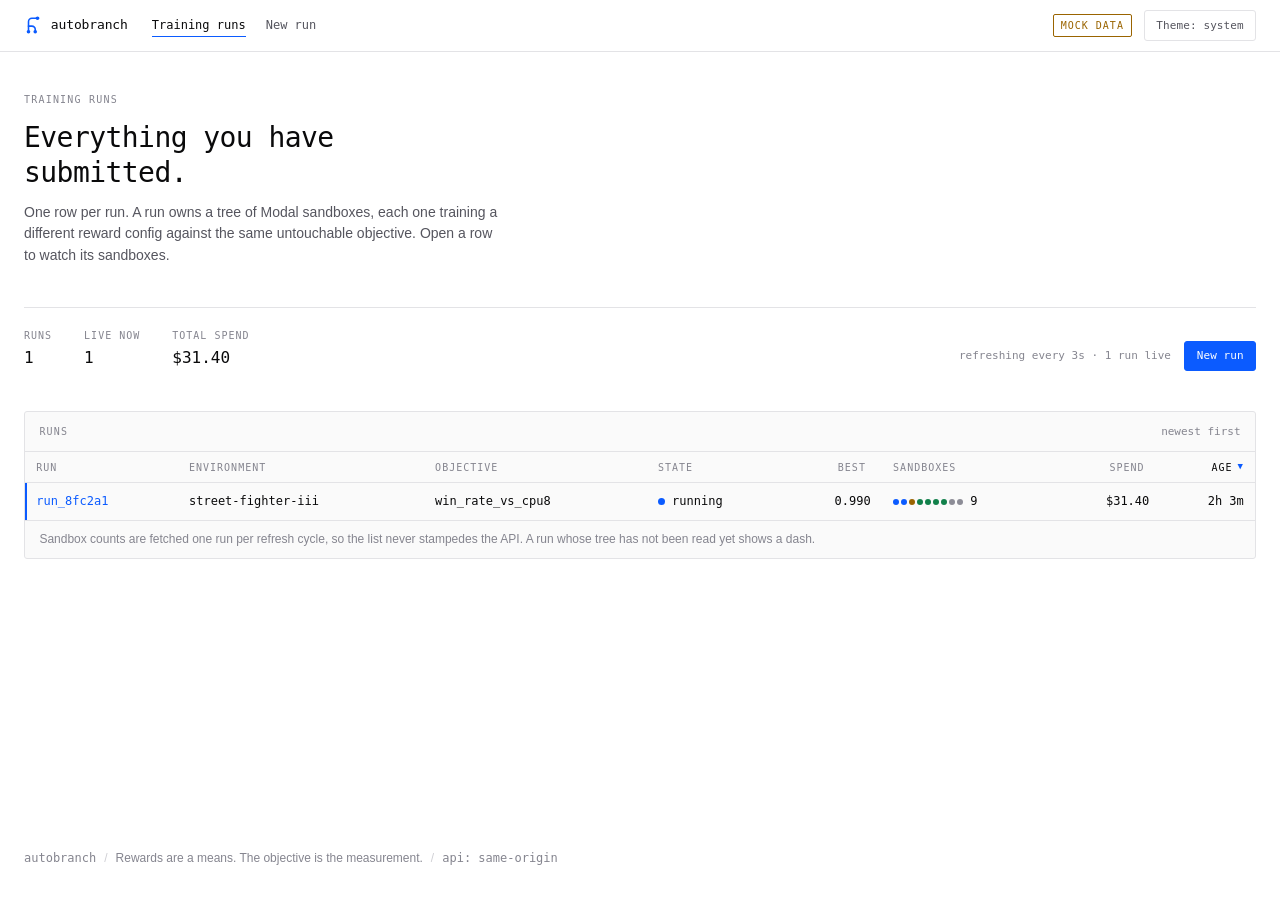
==== commit 4ae113c2: "Runs tab, sandbox tree viewer, and the last two fork bugs Frontend. Two permanent tabs -- Training r" ====
--- a/frontend/index.html
+++ b/frontend/index.html
@@ -6,6 +6,9 @@
 <title>autobranch</title>
 <meta name="description" content="autobranch — a generalized RL framework on Modal. Hand it an environment and a sentence of intent; it searches the reward-function space and hands back trained weights." />
 <meta name="color-scheme" content="light dark" />
+<!-- The ASGI app serves exactly three assets; declaring an empty icon keeps the
+     browser from asking for a /favicon.ico that is not there. -->
+<link rel="icon" href="data:," />
 <link rel="stylesheet" href="styles.css" />
 </head>
 <body>
--- a/frontend/styles.css
+++ b/frontend/styles.css
@@ -249,7 +249,15 @@
   display: flex;
   gap: 1.25rem;
   margin-right: auto;
-}
+  /* A flex item will not shrink below its content width without this, which
+     is how a five-item nav pushes a 360px page sideways. */
+  min-width: 0;
+  overflow-x: auto;
+  scrollbar-width: none;
+}
+
+.topnav::-webkit-scrollbar { display: none; }
+.brand, .topbar-right { flex: 0 0 auto; }
 
 .topnav a {
   font-family: var(--font-mono);
@@ -948,9 +956,14 @@
   border-bottom: var(--hair) solid var(--border);
 }
 
-.detail-id { font-family: var(--font-mono); font-size: 14px; }
+/* A sandbox id is 28 characters of mono in a 360px panel that also holds a
+   badge: it has to be small and it has to be allowed to break. */
+.detail-head > div { min-width: 0; flex: 1 1 auto; }
+.detail-id { font-family: var(--font-mono); font-size: 12px; overflow-wrap: anywhere; }
 .detail-id.is-abandoned { color: var(--fg-faint); text-decoration: line-through; }
-.detail-path { font-family: var(--font-mono); font-size: 10px; color: var(--fg-faint); word-break: break-all; }
+/* `anywhere`, not `break-all`: break inside a 28-character sandbox id when
+   there is no other option, but never mid-word in a sentence. */
+.detail-path { font-family: var(--font-mono); font-size: 10px; color: var(--fg-faint); overflow-wrap: anywhere; }
 
 .detail-section {
   padding: 0.8rem 0.9rem;
@@ -1101,7 +1114,9 @@
   overflow-wrap: anywhere;
 }
 
-.now-line .dot { align-self: center; }
+/* The activity line wraps; the dot belongs beside its first line, not
+   vertically centred against the whole paragraph. */
+.now-line .dot { align-self: flex-start; margin-top: 0.42em; }
 .now-line.is-warn { color: var(--warn); }
 .now-line.is-error { color: var(--danger); }
 
@@ -1434,8 +1449,22 @@
 }
 
 @media (max-width: 640px) {
-  .topbar { gap: 1rem; padding: 0 1rem; }
-  .topnav { gap: 0.85rem; }
+  /* Phone widths: brand and theme on one row, the nav on its own below, so
+     no tab is ever clipped. */
+  .topbar {
+    gap: 0.5rem 1rem;
+    padding: 0.4rem 1rem;
+    height: auto;
+    flex-wrap: wrap;
+  }
+
+  .topnav {
+    gap: 0.85rem;
+    order: 3;
+    flex: 1 0 100%;
+    margin-right: 0;
+    padding-bottom: 0.15rem;
+  }
   .view { padding: 1.75rem 1rem 3rem; }
   .footer { padding: 1rem; }
   .stats { margin-left: 0; gap: 0 1.25rem; }
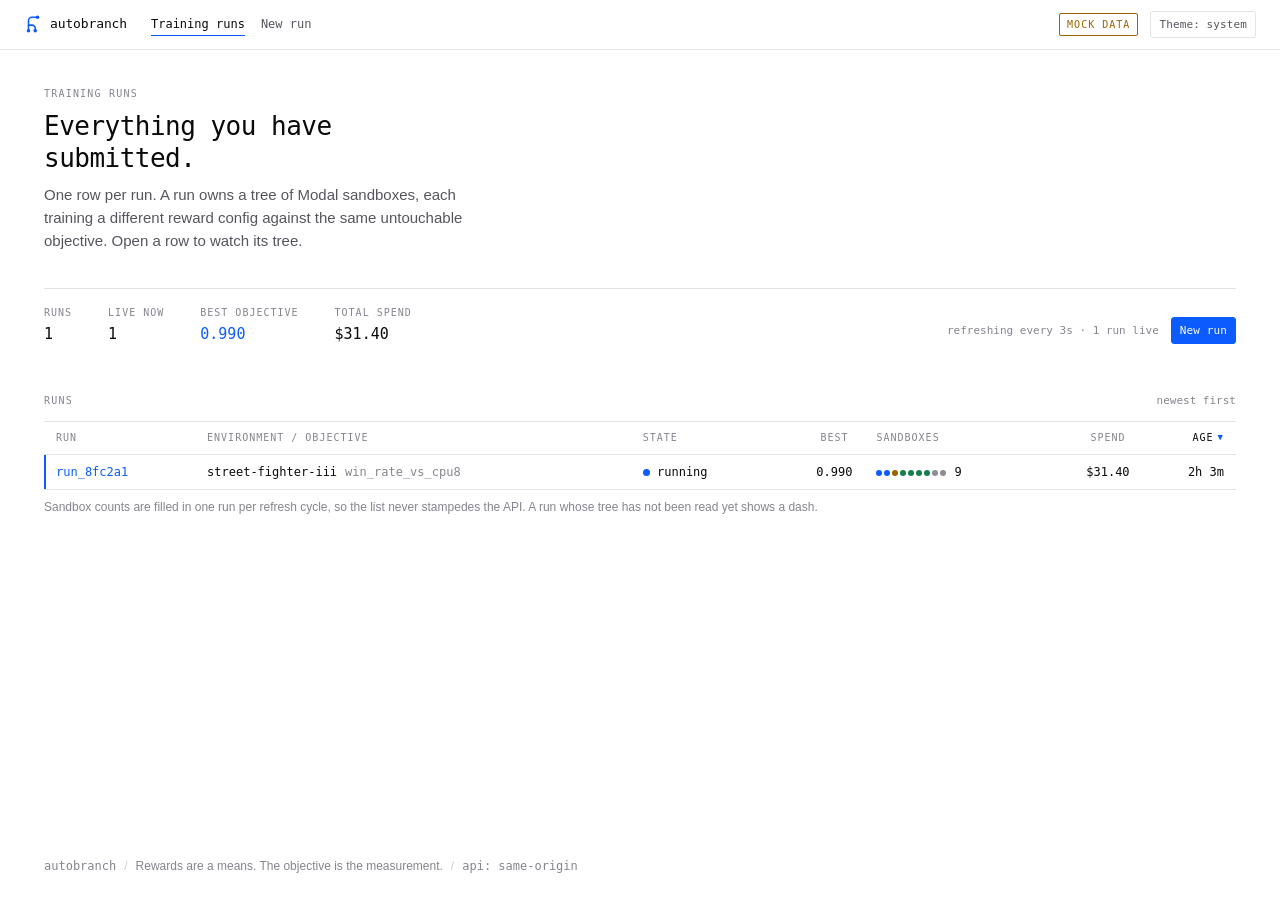
==== commit ca00ca5d: "Finish runs, read spend from the ledger, and clean up the UI Three user-reported defects, each with " ====
--- a/frontend/index.html
+++ b/frontend/index.html
@@ -54,21 +54,24 @@
 </footer>
 
 
-<!-- ───────────────────────────── training runs ───────────────────────────── -->
+<!-- ───────────────────────────── training runs ─────────────────────────────
+     The landing page. One scan should answer three questions: which runs are
+     live, which ones won, and what they cost. So: a four-number summary strip,
+     then one table with no card around it — hairlines only.
+     ------------------------------------------------------------------------ -->
 <template id="tpl-runs">
   <section class="page page-runs">
     <div class="page-head">
       <p class="eyebrow">Training runs</p>
       <h1>Everything you have submitted.</h1>
       <p class="lede">
-        One row per run. A run owns a tree of Modal sandboxes, each one training a
-        different reward config against the same untouchable objective. Open a row to
-        watch its sandboxes.
+        One row per run. A run owns a tree of Modal sandboxes, each training a different
+        reward config against the same untouchable objective. Open a row to watch its tree.
       </p>
     </div>
 
-    <div class="runs-bar">
-      <dl class="stats stats-left">
+    <div class="summary">
+      <dl class="stats">
         <div class="stat">
           <dt>Runs</dt>
           <dd class="mono num" data-f="total">—</dd>
@@ -78,29 +81,32 @@
           <dd class="mono num" data-f="live">—</dd>
         </div>
         <div class="stat">
+          <dt>Best objective</dt>
+          <dd class="mono num accent" data-f="best">—</dd>
+        </div>
+        <div class="stat">
           <dt>Total spend</dt>
           <dd class="mono num" data-f="spend">—</dd>
         </div>
       </dl>
 
-      <div class="runs-actions">
-        <span class="poll-note mono" data-f="poll-note" aria-live="polite"></span>
+      <div class="summary-actions">
+        <span class="region-note mono" data-f="poll-note" aria-live="polite"></span>
         <a class="btn btn-primary btn-sm" href="#/new">New run</a>
       </div>
     </div>
 
-    <section class="panel">
-      <div class="panel-head">
+    <section class="region region-flat">
+      <div class="region-head">
         <p class="eyebrow">Runs</p>
-        <span class="panel-note mono" data-f="sort-note">newest first</span>
+        <span class="region-note mono" data-f="sort-note">newest first</span>
       </div>
       <div class="table-scroll">
         <table class="table table-runs" data-f="runs-table">
           <thead>
             <tr>
               <th scope="col"><button class="th-sort" type="button" data-sort="run_id">Run</button></th>
-              <th scope="col"><button class="th-sort" type="button" data-sort="env_name">Environment</button></th>
-              <th scope="col"><button class="th-sort" type="button" data-sort="objective_name">Objective</button></th>
+              <th scope="col"><button class="th-sort" type="button" data-sort="env_name">Environment / objective</button></th>
               <th scope="col"><button class="th-sort" type="button" data-sort="state">State</button></th>
               <th scope="col" class="num"><button class="th-sort" type="button" data-sort="best_score">Best</button></th>
               <th scope="col"><button class="th-sort" type="button" data-sort="branches">Sandboxes</button></th>
@@ -111,9 +117,9 @@
           <tbody></tbody>
         </table>
       </div>
-      <p class="panel-foot" data-f="foot">
-        Sandbox counts are fetched one run per refresh cycle, so the list never
-        stampedes the API. A run whose tree has not been read yet shows a dash.
+      <p class="region-foot" data-f="foot">
+        Sandbox counts are filled in one run per refresh cycle, so the list never stampedes
+        the API. A run whose tree has not been read yet shows a dash.
       </p>
     </section>
   </section>
@@ -175,7 +181,7 @@
 
       <!-- ── the parse preview: what the system understood ── -->
       <section class="block preflight">
-        <div class="pf-head">
+        <div class="block-head">
           <p class="eyebrow">What the system understood</p>
           <span class="badge" data-f="pf-state" hidden></span>
         </div>
@@ -243,93 +249,107 @@
 </template>
 
 
-<!-- ───────────────────────────── run ───────────────────────────── -->
+<!-- ───────────────────────────── run ─────────────────────────────
+     One organising idea: a single column of three regions.
+
+       1. identity + the one number that matters (best objective, set large),
+       2. the sandbox tree,
+       3. ONE switchable region underneath — the selected sandbox, the full
+          table, or the run's activity — never more than one at a time.
+
+     The old layout stacked a detail panel, a table and a feed permanently
+     beside and below the tree; that is what made the page feel crowded and
+     what left a column of dead space under a short tree.
+     ------------------------------------------------------------------------ -->
 <template id="tpl-run">
   <section class="page page-run">
     <header class="run-head">
-      <div class="run-head-id">
-        <p class="eyebrow">Run</p>
-        <h1 class="mono" data-f="run_id">—</h1>
-        <p class="run-sub">
-          <span data-f="env_name">—</span>
-          <span class="sep" aria-hidden="true">/</span>
-          <span class="mono" data-f="objective">—</span>
-          <span class="dir-chip mono" data-f="direction"></span>
-          <span class="sep" aria-hidden="true">/</span>
-          <span class="mono" data-f="started">—</span>
-        </p>
-      </div>
-
-      <dl class="stats">
-        <div class="stat">
-          <dt>State</dt>
-          <dd data-f="state-badge"></dd>
-        </div>
-        <div class="stat">
-          <dt>Elapsed</dt>
-          <dd class="mono num" data-f="elapsed">—</dd>
-        </div>
-        <div class="stat">
-          <dt>Best objective</dt>
-          <dd class="mono num accent" data-f="best-score">—</dd>
-        </div>
-        <div class="stat">
-          <dt>Sandboxes</dt>
-          <dd class="mono num" data-f="branch-count">—</dd>
-        </div>
-      </dl>
-
-      <div class="run-head-actions">
-        <a class="btn btn-primary btn-sm" data-f="artifact-link" href="#/runs">Artifact</a>
-        <button class="btn btn-sm" type="button" data-f="stop">Stop run</button>
+      <div class="run-head-top">
+        <div class="run-ident">
+          <p class="eyebrow">Run</p>
+          <h1 class="mono" data-f="run_id">—</h1>
+          <p class="run-sub">
+            <span data-f="env_name">—</span>
+            <span class="sep" aria-hidden="true">/</span>
+            <span class="mono" data-f="objective">—</span>
+            <span class="dir-chip mono" data-f="direction"></span>
+            <span class="sep" aria-hidden="true">/</span>
+            <span class="mono" data-f="started">—</span>
+          </p>
+        </div>
+        <div class="run-actions">
+          <a class="btn btn-primary btn-sm" data-f="artifact-link" href="#/runs">Artifact</a>
+          <button class="btn btn-sm" type="button" data-f="stop">Stop run</button>
+        </div>
+      </div>
+
+      <div class="run-head-main">
+        <div class="hero-metric">
+          <p class="eyebrow" data-f="score-label">Best objective</p>
+          <p class="score-big mono num" data-f="best-score">—</p>
+          <p class="hero-sub mono" data-f="best-sub">—</p>
+        </div>
+
+        <dl class="stats">
+          <div class="stat">
+            <dt>State</dt>
+            <dd data-f="state-badge"></dd>
+          </div>
+          <div class="stat">
+            <dt>Elapsed</dt>
+            <dd class="mono num" data-f="elapsed">—</dd>
+          </div>
+          <div class="stat">
+            <dt>Sandboxes</dt>
+            <dd class="mono num" data-f="branch-count">—</dd>
+          </div>
+        </dl>
+
+        <div class="spend">
+          <div class="spend-head">
+            <span class="label">Spend against cap</span>
+            <span class="mono num" data-f="spend-text">—</span>
+          </div>
+          <div class="meter" data-f="meter" role="progressbar" aria-label="Spend against cap" aria-valuemin="0" aria-valuemax="100" aria-valuenow="0">
+            <div class="meter-fill" data-f="meter-fill"></div>
+          </div>
+          <p class="spend-foot mono" data-f="budget-foot">—</p>
+        </div>
       </div>
     </header>
 
-    <section class="meter-block">
-      <div class="meter-head">
-        <span class="label">Spend against cap</span>
-        <span class="mono num" data-f="spend-text">—</span>
-      </div>
-      <div class="meter" data-f="meter" role="progressbar" aria-label="Spend against cap" aria-valuemin="0" aria-valuemax="100" aria-valuenow="0">
-        <div class="meter-fill" data-f="meter-fill"></div>
-      </div>
-      <p class="meter-foot mono" data-f="budget-foot">—</p>
-      <ul class="status-chips" data-f="status-chips" aria-label="Sandboxes by status"></ul>
-    </section>
-
-    <div class="run-grid">
-      <section class="panel panel-tree">
-        <div class="panel-head">
-          <div class="panel-title">
-            <p class="eyebrow">Sandbox tree</p>
-            <p class="panel-note">Each node is one Modal sandbox: its short id, its status, and what it is doing right now.</p>
-          </div>
-          <ul class="legend" aria-label="Status legend">
-            <li><span class="dot st-pending" aria-hidden="true"></span>starting</li>
-            <li><span class="dot st-running" aria-hidden="true"></span>running</li>
-            <li><span class="dot st-evaluating" aria-hidden="true"></span>evaluating</li>
-            <li><span class="dot st-succeeded" aria-hidden="true"></span>succeeded</li>
-            <li><span class="dot st-abandoned" aria-hidden="true"></span>abandoned</li>
-            <li><span class="dot st-failed" aria-hidden="true"></span>failed</li>
-          </ul>
-        </div>
-        <div class="tree-scroll" data-f="tree-scroll" tabindex="0" role="group" aria-label="Sandbox tree — select a sandbox for detail">
-          <svg class="tree-svg" data-f="tree-svg" xmlns="http://www.w3.org/2000/svg"></svg>
-        </div>
-        <p class="panel-foot">Abandoned lines stay on the canvas. Every dead end one branch recorded is a dead end its siblings never pay for twice.</p>
-      </section>
-
-      <aside class="panel panel-detail" data-f="detail" aria-live="polite">
-        <p class="empty mono">Select a sandbox.</p>
-      </aside>
-    </div>
-
-    <div class="run-grid-2">
-      <section class="panel panel-table">
-        <div class="panel-head">
-          <p class="eyebrow">Sandboxes</p>
-          <span class="panel-note mono" data-f="sort-note">sorted by objective score</span>
-        </div>
+    <section class="region region-tree">
+      <div class="region-head">
+        <p class="eyebrow">Sandbox tree</p>
+        <!-- One row of counts, which doubles as the colour legend: a separate
+             legend listing statuses that are not in this run is pure noise. -->
+        <ul class="status-chips" data-f="status-chips" aria-label="Sandboxes by status"></ul>
+      </div>
+      <div class="tree-scroll" data-f="tree-scroll" tabindex="0" role="group" aria-label="Sandbox tree — select a sandbox for its detail">
+        <svg class="tree-svg" data-f="tree-svg" xmlns="http://www.w3.org/2000/svg"></svg>
+      </div>
+      <p class="region-foot" data-f="tree-foot">
+        Every node is one Modal sandbox, and every node is attached to the one that spawned it —
+        failed and abandoned lines included. A dashed edge means the link was inferred from the
+        branch id rather than recorded.
+      </p>
+    </section>
+
+    <section class="region region-lower">
+      <div class="region-head">
+        <div class="segmented" role="tablist" aria-label="Run detail">
+          <button class="seg" type="button" role="tab" id="tab-sandbox" data-tab="sandbox" aria-selected="true" aria-controls="pane-sandbox">Sandbox</button>
+          <button class="seg" type="button" role="tab" id="tab-all" data-tab="all" aria-selected="false" aria-controls="pane-all" tabindex="-1">All sandboxes</button>
+          <button class="seg" type="button" role="tab" id="tab-activity" data-tab="activity" aria-selected="false" aria-controls="pane-activity" tabindex="-1">Activity</button>
+        </div>
+        <span class="region-note mono" data-f="region-note"></span>
+      </div>
+
+      <div class="pane" id="pane-sandbox" role="tabpanel" aria-labelledby="tab-sandbox" data-f="detail" tabindex="0">
+        <p class="empty mono">Select a sandbox in the tree.</p>
+      </div>
+
+      <div class="pane" id="pane-all" role="tabpanel" aria-labelledby="tab-all" hidden>
         <div class="table-scroll">
           <table class="table table-dense" data-f="branch-table">
             <thead>
@@ -347,17 +367,12 @@
             <tbody></tbody>
           </table>
         </div>
-      </section>
-
-      <section class="panel panel-log">
-        <div class="panel-head">
-          <p class="eyebrow">Activity</p>
-          <span class="panel-note mono" data-f="log-count"></span>
-        </div>
-        <ol class="feed" data-f="log" aria-label="Run activity, newest first"></ol>
-        <p class="panel-foot">Newest first. The branch chip selects that sandbox in the tree.</p>
-      </section>
-    </div>
+      </div>
+
+      <div class="pane" id="pane-activity" role="tabpanel" aria-labelledby="tab-activity" hidden>
+        <ol class="feed" data-f="log" tabindex="0" aria-label="Run activity, newest first"></ol>
+      </div>
+    </section>
   </section>
 </template>
 
@@ -370,20 +385,18 @@
       <h1 class="mono" data-f="run_id">—</h1>
     </div>
 
-    <section class="hero" data-f="hero">
-      <div class="hero-score">
+    <section class="hero">
+      <div class="hero-metric">
         <p class="eyebrow" data-f="objective-label">Objective</p>
         <p class="score-big mono num" data-f="score">—</p>
-        <p class="hero-meta mono" data-f="score-meta">—</p>
-      </div>
-      <div class="hero-side">
-        <dl class="kv">
-          <div><dt>Winning branch</dt><dd class="mono" data-f="branch">—</dd></div>
-          <div><dt>Environment</dt><dd class="mono" data-f="env">—</dd></div>
-          <div><dt>Total spend</dt><dd class="mono num" data-f="spend">—</dd></div>
-          <div><dt>Sandboxes explored</dt><dd class="mono num" data-f="explored">—</dd></div>
-        </dl>
-      </div>
+        <p class="hero-sub mono" data-f="score-meta">—</p>
+      </div>
+      <dl class="kv">
+        <div><dt>Winning branch</dt><dd class="mono" data-f="branch">—</dd></div>
+        <div><dt>Environment</dt><dd class="mono" data-f="env">—</dd></div>
+        <div><dt>Total spend</dt><dd class="mono num" data-f="spend">—</dd></div>
+        <div><dt>Sandboxes explored</dt><dd class="mono num" data-f="explored">—</dd></div>
+      </dl>
     </section>
 
     <section class="block" data-f="lineage-block" hidden>
--- a/frontend/styles.css
+++ b/frontend/styles.css
@@ -1,9 +1,14 @@
 /* ==========================================================================
    autobranch — visual language
    Near-monochrome, hairline borders, tight mono type, one blue accent.
+
    Light palette lives on bare :root; dark overrides are declared twice
    (system preference + explicit [data-theme]) so the toggle wins both ways.
    No colour is ever defined *only* inside a media or attribute block.
+
+   Type and spacing are two short scales, declared once at the top. There are
+   six text sizes in the whole app and six spacing steps; if something here
+   wants a seventh, it is probably wrong.
    ========================================================================== */
 
 :root {
@@ -11,11 +16,27 @@
   --font-mono: ui-monospace, SFMono-Regular, Menlo, monospace;
   --font-sans: ui-sans-serif, -apple-system, "Segoe UI", sans-serif;
 
+  --fs-micro: 10px;   /* uppercase micro-labels, table heads, dt */
+  --fs-xs: 11px;      /* notes, feed, chips */
+  --fs-sm: 12px;      /* mono data: tables, code, ids */
+  --fs-md: 13px;      /* body copy — the document default */
+  --fs-lg: 15px;      /* stat values, the "doing now" line, ledes */
+  --fs-h1: clamp(19px, 2.4vw, 26px);
+  --fs-hero: clamp(38px, 6.5vw, 60px);
+
+  /* spacing */
+  --sp-1: 0.25rem;
+  --sp-2: 0.5rem;
+  --sp-3: 0.75rem;
+  --sp-4: 1rem;
+  --sp-5: 1.5rem;
+  --sp-6: 2.25rem;
+
   /* geometry */
   --radius: 3px;
   --radius-sm: 2px;
   --hair: 1px;
-  --page-max: 1360px;
+  --page-max: 1240px;
 
   /* ── light palette (the base, always defined here) ── */
   --bg: #ffffff;
@@ -26,6 +47,7 @@
 
   --border: #e3e3e6;
   --border-strong: #cfcfd4;
+  --tree-line: #adadb8;
 
   --fg: #0a0a0b;
   --fg-muted: #55555e;
@@ -63,6 +85,7 @@
 
     --border: #26262c;
     --border-strong: #3a3a44;
+    --tree-line: #53535f;
 
     --fg: #f3f3f5;
     --fg-muted: #a0a0ac;
@@ -99,6 +122,7 @@
 
   --border: #26262c;
   --border-strong: #3a3a44;
+  --tree-line: #53535f;
 
   --fg: #f3f3f5;
   --fg-muted: #a0a0ac;
@@ -136,7 +160,7 @@
   background: var(--bg);
   color: var(--fg);
   font-family: var(--font-sans);
-  font-size: 14px;
+  font-size: var(--fs-md);
   line-height: 1.55;
   -webkit-font-smoothing: antialiased;
   display: flex;
@@ -172,8 +196,7 @@
 
 code, pre, .mono { font-family: var(--font-mono); }
 
-.num { font-variant-numeric: tabular-nums; }
-.mono { font-variant-numeric: tabular-nums; }
+.num, .mono { font-variant-numeric: tabular-nums; }
 
 :focus-visible {
   outline: 2px solid var(--focus);
@@ -200,11 +223,11 @@
   z-index: 20;
   background: var(--bg);
   border: var(--hair) solid var(--border-strong);
-  padding: 0.5rem 0.75rem;
-  font-family: var(--font-mono);
-}
-
-.skip-link:focus { left: 0.75rem; top: 0.75rem; }
+  padding: var(--sp-2) var(--sp-3);
+  font-family: var(--font-mono);
+}
+
+.skip-link:focus { left: var(--sp-3); top: var(--sp-3); }
 
 /* ── top bar ── */
 .topbar {
@@ -213,9 +236,9 @@
   z-index: 10;
   display: flex;
   align-items: center;
-  gap: 1.5rem;
-  padding: 0 1.5rem;
-  height: 52px;
+  gap: var(--sp-5);
+  padding: 0 var(--sp-5);
+  height: 50px;
   background: var(--bg);
   border-bottom: var(--hair) solid var(--border);
 }
@@ -223,11 +246,11 @@
 .brand {
   display: inline-flex;
   align-items: center;
-  gap: 0.55rem;
+  gap: var(--sp-2);
   color: var(--fg);
   border-bottom: 0;
   font-family: var(--font-mono);
-  font-size: 13px;
+  font-size: var(--fs-md);
   letter-spacing: -0.01em;
 }
 
@@ -247,7 +270,7 @@
 
 .topnav {
   display: flex;
-  gap: 1.25rem;
+  gap: var(--sp-4);
   margin-right: auto;
   /* A flex item will not shrink below its content width without this, which
      is how a five-item nav pushes a 360px page sideways. */
@@ -261,10 +284,11 @@
 
 .topnav a {
   font-family: var(--font-mono);
-  font-size: 12px;
+  font-size: var(--fs-sm);
   color: var(--fg-muted);
   border-bottom: 0;
   padding: 0.15rem 0;
+  white-space: nowrap;
 }
 
 .topnav a:hover { color: var(--fg); }
@@ -277,54 +301,55 @@
 .topbar-right {
   display: flex;
   align-items: center;
-  gap: 0.75rem;
-}
-
-/* ── layout ── */
+  gap: var(--sp-3);
+}
+
+/* ── page frame ── */
 .view {
   flex: 1 1 auto;
   width: 100%;
   max-width: var(--page-max);
   margin: 0 auto;
-  padding: 2.5rem 1.5rem 4rem;
+  padding: var(--sp-6) var(--sp-5) var(--sp-6);
   min-width: 0;
 }
 
-.loading { color: var(--fg-faint); font-size: 12px; }
+.loading { color: var(--fg-faint); font-size: var(--fs-sm); }
 
 .footer {
   display: flex;
   flex-wrap: wrap;
-  gap: 0.5rem;
+  gap: var(--sp-2);
   align-items: center;
   max-width: var(--page-max);
   width: 100%;
   margin: 0 auto;
-  padding: 1rem 1.5rem 2rem;
+  padding: var(--sp-4) var(--sp-5) var(--sp-5);
   color: var(--fg-faint);
-  font-size: 12px;
+  font-size: var(--fs-sm);
 }
 
 .footer .sep, .run-sub .sep { color: var(--border-strong); }
 
-.page { display: flex; flex-direction: column; gap: 2.5rem; }
-
-.page-head { max-width: 62ch; display: flex; flex-direction: column; gap: 0.75rem; }
+.page { display: flex; flex-direction: column; gap: var(--sp-6); }
+.page-run { gap: var(--sp-5); }
+
+.page-head { max-width: 62ch; display: flex; flex-direction: column; gap: var(--sp-2); }
 
 .page-head h1 {
   font-family: var(--font-mono);
-  font-size: clamp(20px, 2.6vw, 28px);
+  font-size: var(--fs-h1);
   font-weight: 500;
   letter-spacing: -0.02em;
   line-height: 1.25;
 }
 
-.lede { color: var(--fg-muted); }
+.lede { color: var(--fg-muted); font-size: var(--fs-lg); }
 
 /* ── micro-labels ── */
 .eyebrow {
   font-family: var(--font-mono);
-  font-size: 10px;
+  font-size: var(--fs-micro);
   letter-spacing: 0.12em;
   text-transform: uppercase;
   color: var(--fg-faint);
@@ -333,40 +358,48 @@
 .label {
   display: block;
   font-family: var(--font-mono);
-  font-size: 11px;
+  font-size: var(--fs-xs);
   letter-spacing: 0.04em;
   color: var(--fg-muted);
 }
 
 .hint {
   color: var(--fg-muted);
-  font-size: 13px;
+  font-size: var(--fs-md);
   max-width: 72ch;
 }
 
-.hint code, .lede code { font-size: 12px; background: var(--bg-inset); padding: 0.05em 0.3em; border-radius: var(--radius-sm); }
+.hint code, .lede code {
+  font-size: var(--fs-sm);
+  background: var(--bg-inset);
+  padding: 0.05em 0.3em;
+  border-radius: var(--radius-sm);
+}
+
+.accent { color: var(--accent); }
+.dim { color: var(--fg-faint); }
 
 /* ── buttons ── */
 .btn {
   display: inline-flex;
   align-items: center;
   justify-content: center;
-  gap: 0.4rem;
-  font-family: var(--font-mono);
-  font-size: 12px;
+  gap: var(--sp-1);
+  font-family: var(--font-mono);
+  font-size: var(--fs-sm);
   letter-spacing: 0.01em;
-  padding: 0.5rem 0.9rem;
+  padding: var(--sp-2) var(--sp-3);
   background: var(--bg);
   color: var(--fg);
   border: var(--hair) solid var(--border-strong);
   border-radius: var(--radius);
   cursor: pointer;
   text-decoration: none;
+  white-space: nowrap;
 }
 
 .btn:hover { background: var(--bg-hover); color: var(--fg); }
-
-.btn-sm { padding: 0.35rem 0.7rem; font-size: 11px; }
+.btn-sm { padding: var(--sp-1) var(--sp-2); font-size: var(--fs-xs); }
 
 .btn-primary {
   background: var(--accent);
@@ -379,30 +412,39 @@
 .btn-ghost { background: transparent; border-color: var(--border); color: var(--fg-muted); }
 .btn-ghost:hover { color: var(--fg); background: var(--bg-hover); }
 
-.btn[disabled], .btn[aria-disabled="true"] {
-  opacity: 0.5;
-  cursor: not-allowed;
-}
+.btn[disabled], .btn[aria-disabled="true"] { opacity: 0.5; cursor: not-allowed; }
 
 .btn-x {
   background: transparent;
   border: 0;
   color: var(--fg-faint);
   cursor: pointer;
-  font-size: 14px;
+  font-size: var(--fs-md);
   line-height: 1;
-  padding: 0 0.2rem;
+  padding: 0 var(--sp-1);
 }
 
 .btn-x:hover { color: var(--fg); }
 
-/* ── badges ── */
+.btn-link {
+  font: inherit;
+  background: transparent;
+  border: 0;
+  padding: 0;
+  color: var(--accent);
+  cursor: pointer;
+  border-bottom: var(--hair) solid var(--accent-line);
+}
+
+.btn-link:hover { color: var(--accent-strong); border-bottom-color: var(--accent); }
+
+/* ── badges & dots ── */
 .badge {
   display: inline-flex;
   align-items: center;
-  gap: 0.35rem;
-  font-family: var(--font-mono);
-  font-size: 10px;
+  gap: var(--sp-1);
+  font-family: var(--font-mono);
+  font-size: var(--fs-micro);
   letter-spacing: 0.1em;
   text-transform: uppercase;
   padding: 0.2rem 0.45rem;
@@ -414,7 +456,6 @@
 }
 
 .badge-mock { color: var(--warn); border-color: var(--warn); background: transparent; }
-
 .badge .dot { width: 6px; height: 6px; }
 
 .badge-running { color: var(--st-running); border-color: var(--accent-line); }
@@ -440,165 +481,82 @@
 .dot.st-abandoned { background: var(--st-abandoned); }
 .dot.st-failed { background: var(--st-failed); }
 
-.accent { color: var(--accent); }
-
-/* ── blocks / panels ── */
-.block {
-  display: flex;
-  flex-direction: column;
-  gap: 0.85rem;
-  border-top: var(--hair) solid var(--border);
-  padding-top: 1.25rem;
-}
-
-.panel {
-  border: var(--hair) solid var(--border);
-  border-radius: var(--radius);
-  background: var(--bg-subtle);
+/* ── regions ───────────────────────────────────────────────────────────────
+   One box per region, never a box inside a box: a hairline head, a body, an
+   optional hairline foot. `.region-flat` drops the outer border entirely,
+   which is what a full-width table wants.
+   ------------------------------------------------------------------------ */
+.region {
   display: flex;
   flex-direction: column;
   min-width: 0;
-}
-
-.panel-head {
-  display: flex;
-  align-items: center;
-  justify-content: space-between;
-  gap: 1rem;
-  flex-wrap: wrap;
-  padding: 0.7rem 0.9rem;
-  border-bottom: var(--hair) solid var(--border);
-}
-
-.panel-note { font-size: 11px; color: var(--fg-faint); }
-
-.panel-foot {
-  padding: 0.6rem 0.9rem;
-  border-top: var(--hair) solid var(--border);
-  color: var(--fg-faint);
-  font-size: 12px;
-}
-
-.empty { color: var(--fg-faint); font-size: 12px; padding: 1rem 0.9rem; }
-
-/* ── form ── */
-.page-new { max-width: 880px; }
-.form { display: flex; flex-direction: column; gap: 2rem; }
-
-.field {
-  width: 100%;
-  background: var(--bg);
-  color: var(--fg);
-  border: var(--hair) solid var(--border-strong);
-  border-radius: var(--radius);
-  padding: 0.5rem 0.65rem;
-  font-size: 13px;
-}
-
-.field::placeholder { color: var(--fg-faint); }
-.field:hover { border-color: var(--fg-faint); }
-
-.field:focus-visible {
-  outline: none;
-  border-color: var(--accent);
-  box-shadow: 0 0 0 2px var(--accent-soft);
-}
-
-.textarea { resize: vertical; min-height: 9rem; line-height: 1.7; }
-
-.field-row { display: flex; flex-direction: column; gap: 0.35rem; min-width: 0; }
-
-.grid-3 {
-  display: grid;
-  grid-template-columns: repeat(auto-fit, minmax(190px, 1fr));
-  gap: 1rem;
-}
-
-.segmented {
-  display: inline-flex;
-  border: var(--hair) solid var(--border-strong);
-  border-radius: var(--radius);
-  overflow: hidden;
-  width: max-content;
-}
-
-.seg {
-  font-family: var(--font-mono);
-  font-size: 11px;
-  letter-spacing: 0.06em;
-  text-transform: uppercase;
-  padding: 0.45rem 0.85rem;
-  background: var(--bg);
-  color: var(--fg-muted);
-  border: 0;
-  border-right: var(--hair) solid var(--border);
-  cursor: pointer;
-}
-
-.seg:last-child { border-right: 0; }
-.seg:hover { background: var(--bg-hover); color: var(--fg); }
-
-.seg[aria-selected="true"] {
-  background: var(--accent-soft);
-  color: var(--accent);
-  box-shadow: inset 0 -2px 0 0 var(--accent);
-}
-
-.source-pane { display: flex; flex-direction: column; gap: 0.6rem; }
-
-.dropzone {
-  display: flex;
-  flex-direction: column;
-  align-items: center;
-  gap: 0.4rem;
-  padding: 2.25rem 1rem;
-  border: var(--hair) dashed var(--border-strong);
-  border-radius: var(--radius);
-  background: var(--bg-subtle);
-  cursor: pointer;
-  text-align: center;
-}
-
-.dropzone:hover { border-color: var(--fg-faint); background: var(--bg-raised); }
-
-.dropzone.is-over {
-  border-color: var(--accent);
-  border-style: solid;
-  background: var(--accent-soft);
-}
-
-.dropzone-icon {
-  width: 22px;
-  height: 22px;
-  fill: none;
-  stroke: var(--fg-faint);
-  stroke-width: 1.4;
-  stroke-linecap: round;
-  stroke-linejoin: round;
-}
-
-.dropzone.is-over .dropzone-icon { stroke: var(--accent); }
-.dropzone-label { font-size: 12px; color: var(--fg); }
-.dropzone-label strong { color: var(--accent); font-weight: 500; }
-.dropzone-hint { font-size: 12px; color: var(--fg-faint); }
-
-.file-chip {
-  display: inline-flex;
-  align-items: center;
-  gap: 0.6rem;
-  width: max-content;
-  max-width: 100%;
-  font-size: 12px;
-  padding: 0.35rem 0.5rem;
   border: var(--hair) solid var(--border);
   border-radius: var(--radius);
   background: var(--bg);
 }
 
-.file-bytes { color: var(--fg-faint); }
-
-.form-foot { display: flex; align-items: center; gap: 1rem; flex-wrap: wrap; }
-.form-error { color: var(--danger); font-size: 12px; }
+.region-flat { border: 0; border-radius: 0; background: transparent; }
+
+.region-head {
+  display: flex;
+  align-items: center;
+  justify-content: space-between;
+  gap: var(--sp-3) var(--sp-4);
+  flex-wrap: wrap;
+  padding: var(--sp-3) var(--sp-4);
+  border-bottom: var(--hair) solid var(--border);
+}
+
+.region-flat > .region-head { padding-left: 0; padding-right: 0; }
+
+.region-note { font-size: var(--fs-xs); color: var(--fg-faint); }
+
+/* No max-width here: the rule is the region's own bottom hairline, and a
+   max-width would stop it half way across the page. */
+.region-foot {
+  padding: var(--sp-2) var(--sp-4);
+  border-top: var(--hair) solid var(--border);
+  color: var(--fg-faint);
+  font-size: var(--fs-sm);
+  text-wrap: pretty;
+}
+
+.region-flat > .region-foot { padding-left: 0; padding-right: 0; }
+
+.pane { min-width: 0; }
+.empty { color: var(--fg-faint); font-size: var(--fs-sm); padding: var(--sp-4); }
+
+/* ── stats strip ── */
+.stats {
+  display: flex;
+  flex-wrap: wrap;
+  gap: var(--sp-3) var(--sp-6);
+  min-width: 0;
+}
+
+.stat { display: flex; flex-direction: column; gap: var(--sp-1); }
+
+.stat dt {
+  font-family: var(--font-mono);
+  font-size: var(--fs-micro);
+  letter-spacing: 0.1em;
+  text-transform: uppercase;
+  color: var(--fg-faint);
+}
+
+.stat dd { font-size: var(--fs-lg); line-height: 1.3; }
+
+.summary {
+  display: flex;
+  flex-wrap: wrap;
+  align-items: flex-end;
+  justify-content: space-between;
+  gap: var(--sp-4) var(--sp-5);
+  border-top: var(--hair) solid var(--border);
+  padding-top: var(--sp-4);
+}
+
+.summary-actions { display: flex; align-items: center; gap: var(--sp-3); flex-wrap: wrap; }
 
 /* ── tables ── */
 .table-scroll { overflow-x: auto; max-width: 100%; }
@@ -607,24 +565,24 @@
   width: 100%;
   border-collapse: collapse;
   font-family: var(--font-mono);
-  font-size: 12px;
+  font-size: var(--fs-sm);
   font-variant-numeric: tabular-nums;
 }
 
 .table th {
   text-align: left;
   font-weight: 400;
-  font-size: 10px;
+  font-size: var(--fs-micro);
   letter-spacing: 0.1em;
   text-transform: uppercase;
   color: var(--fg-faint);
   border-bottom: var(--hair) solid var(--border);
-  padding: 0.45rem 0.7rem;
+  padding: var(--sp-2) var(--sp-3);
   white-space: nowrap;
 }
 
 .table td {
-  padding: 0.45rem 0.7rem;
+  padding: var(--sp-2) var(--sp-3);
   border-bottom: var(--hair) solid var(--border);
   color: var(--fg);
   white-space: nowrap;
@@ -637,7 +595,7 @@
 .th-sort {
   display: inline-flex;
   align-items: center;
-  gap: 0.3rem;
+  gap: var(--sp-1);
   background: transparent;
   border: 0;
   padding: 0;
@@ -657,39 +615,67 @@
 .table tbody tr.is-clickable { cursor: pointer; }
 .table tbody tr.is-clickable:hover td { background: var(--bg-hover); }
 .table tbody tr.is-selected td { background: var(--accent-soft); }
+.table tbody tr.is-current td { background: var(--accent-soft); }
 .table tbody tr.is-abandoned td { color: var(--fg-faint); }
 .table tbody tr.is-abandoned td.cell-id { text-decoration: line-through; }
-
-.cell-score { color: var(--fg); }
-.cell-score.is-best { color: var(--accent); }
-
-/* ── run header ── */
-.run-head {
+.table tbody tr.is-live td:first-child { box-shadow: inset 2px 0 0 0 var(--accent); }
+.table tbody tr.is-live td.cell-id { color: var(--accent); }
+
+/* `.table td` sets colour and nowrap at (0,1,1); every override below has to
+   out-specify it or it silently loses. */
+.table td.cell-score { color: var(--fg-faint); }
+.table td.cell-score.has-score { color: var(--fg); }
+.table td.cell-score.is-best { color: var(--accent); }
+.table td.cell-sandbox,
+.table td.cell-activity { color: var(--fg-muted); }
+.table td.cell-activity.is-warn { color: var(--warn); }
+.table td.cell-activity.is-error { color: var(--danger); }
+.table td.cell-wide { white-space: normal; min-width: 22ch; }
+.table th.cell-wide { white-space: normal; }
+.table td .cell-aside { color: var(--fg-faint); margin-left: var(--sp-2); }
+
+.table-runs .cell-id a { border-bottom: 0; }
+.table-runs .cell-id a:hover { border-bottom: var(--hair) solid var(--accent); }
+
+.mini-dots { display: inline-flex; align-items: center; gap: 2px; margin-right: var(--sp-2); }
+.mini-dots .dot { width: 6px; height: 6px; }
+.mini-count { color: var(--fg); }
+
+/* ── run header ─────────────────────────────────────────────────────────────
+   Identity on top, then one band: the best objective set large (the point of
+   the product), the two or three numbers that qualify it, and the spend meter.
+   ------------------------------------------------------------------------ */
+.run-head { display: flex; flex-direction: column; gap: var(--sp-4); }
+
+.run-head-top {
   display: flex;
   flex-wrap: wrap;
   align-items: flex-end;
-  gap: 1.5rem 2.5rem;
-}
-
-.run-head-id { display: flex; flex-direction: column; gap: 0.3rem; min-width: 0; }
-
-.run-head-id h1 {
-  font-size: clamp(18px, 2.2vw, 24px);
+  justify-content: space-between;
+  gap: var(--sp-3) var(--sp-5);
+}
+
+.run-ident { display: flex; flex-direction: column; gap: var(--sp-1); min-width: 0; }
+
+.run-ident h1 {
+  font-size: var(--fs-h1);
   font-weight: 500;
   letter-spacing: -0.01em;
+  line-height: 1.2;
+  overflow-wrap: anywhere;
 }
 
 .run-sub {
   display: flex;
   flex-wrap: wrap;
-  gap: 0.5rem;
+  gap: var(--sp-2);
   align-items: center;
   color: var(--fg-muted);
-  font-size: 13px;
+  font-size: var(--fs-md);
 }
 
 .dir-chip {
-  font-size: 10px;
+  font-size: var(--fs-micro);
   letter-spacing: 0.08em;
   text-transform: uppercase;
   color: var(--fg-faint);
@@ -698,39 +684,50 @@
   padding: 0.05rem 0.35rem;
 }
 
-.stats {
+.run-actions { display: flex; gap: var(--sp-2); align-items: center; flex: 0 0 auto; }
+
+.run-head-main {
   display: flex;
   flex-wrap: wrap;
-  gap: 0 2rem;
-  margin-left: auto;
-}
-
-.stat { display: flex; flex-direction: column; gap: 0.2rem; }
-
-.stat dt {
-  font-family: var(--font-mono);
-  font-size: 10px;
-  letter-spacing: 0.1em;
-  text-transform: uppercase;
-  color: var(--fg-faint);
-}
-
-.stat dd { font-size: 16px; }
-
-.run-head-actions { display: flex; gap: 0.5rem; align-items: center; }
-
-/* ── meter ── */
-.meter-block { display: flex; flex-direction: column; gap: 0.4rem; }
-
-.meter-head {
+  align-items: flex-end;
+  gap: var(--sp-5) var(--sp-6);
+  border-top: var(--hair) solid var(--border);
+  padding-top: var(--sp-4);
+}
+
+.hero-metric { display: flex; flex-direction: column; gap: var(--sp-1); min-width: 0; flex: 0 1 auto; }
+
+.score-big {
+  font-size: var(--fs-hero);
+  line-height: 1;
+  letter-spacing: -0.03em;
+  color: var(--accent);
+}
+
+.score-big.is-unset { color: var(--fg-faint); }
+.hero-sub { font-size: var(--fs-xs); color: var(--fg-muted); max-width: 48ch; }
+
+.run-head-main .stats { flex: 1 1 auto; }
+
+.spend {
+  display: flex;
+  flex-direction: column;
+  gap: var(--sp-1);
+  flex: 1 1 17rem;
+  max-width: 28rem;
+  min-width: 0;
+}
+
+.spend-head {
   display: flex;
   justify-content: space-between;
   align-items: baseline;
-  gap: 1rem;
-  font-size: 12px;
-}
-
-.meter-head .mono { color: var(--fg); }
+  gap: var(--sp-4);
+  font-size: var(--fs-sm);
+}
+
+.spend-head .mono { color: var(--fg); }
+.spend-foot { font-size: var(--fs-xs); color: var(--fg-faint); }
 
 .meter {
   position: relative;
@@ -750,27 +747,22 @@
 .meter.is-warn .meter-fill { background: var(--warn); }
 .meter.is-over .meter-fill { background: var(--danger); }
 
-.meter-foot { font-size: 11px; color: var(--fg-faint); }
-
-/* ── sandboxes by status ── */
+/* ── status counts: the legend and the census in one row ── */
 .status-chips {
   display: flex;
   flex-wrap: wrap;
-  gap: 0.4rem 0.5rem;
-  margin-top: 0.3rem;
+  gap: var(--sp-1) var(--sp-4);
+  min-width: 0;
 }
 
 .chip-status {
   display: inline-flex;
   align-items: center;
-  gap: 0.35rem;
-  font-family: var(--font-mono);
-  font-size: 11px;
-  padding: 0.15rem 0.45rem;
-  border: var(--hair) solid var(--border);
-  border-radius: var(--radius-sm);
-  background: var(--bg-subtle);
+  gap: var(--sp-1);
+  font-family: var(--font-mono);
+  font-size: var(--fs-xs);
   color: var(--fg-muted);
+  white-space: nowrap;
 }
 
 .chip-status .mono.num { color: var(--fg); }
@@ -780,71 +772,44 @@
 .st-text-succeeded .mono.num { color: var(--st-succeeded); }
 .st-text-failed .mono.num { color: var(--st-failed); }
 
-/* ── run grids ── */
-.run-grid {
-  display: grid;
-  grid-template-columns: minmax(0, 1fr) 360px;
-  gap: 1.25rem;
-  align-items: start;
-}
-
-.run-grid-2 {
-  display: grid;
-  grid-template-columns: minmax(0, 1.25fr) minmax(0, 1fr);
-  gap: 1.25rem;
-  align-items: start;
-}
-
-.run-grid > *, .run-grid-2 > * { min-width: 0; }
-
-@media (max-width: 1080px) {
-  .run-grid, .run-grid-2 { grid-template-columns: minmax(0, 1fr); }
-}
-
-.legend {
-  display: flex;
-  flex-wrap: wrap;
-  gap: 0.85rem;
-  font-family: var(--font-mono);
-  font-size: 10px;
-  letter-spacing: 0.06em;
-  text-transform: uppercase;
-  color: var(--fg-muted);
-}
-
-.legend li { display: inline-flex; align-items: center; gap: 0.35rem; }
-
-/* ── branch tree ── */
+/* ── the sandbox tree ───────────────────────────────────────────────────────
+   The scroller takes its height from the svg, which is sized to its own
+   content bounding box in layoutTree() — so a one-node tree is a one-node-tall
+   strip and there is no empty canvas under a short run. The grid-paper
+   background this used to carry was removed: it competed with the hairlines
+   and made faint edges unreadable.
+   ------------------------------------------------------------------------ */
 .tree-scroll {
   overflow: auto;
   max-width: 100%;
-  max-height: 560px;
-  background:
-    linear-gradient(to right, var(--border) var(--hair), transparent var(--hair)) 0 0 / 28px 28px,
-    linear-gradient(to bottom, var(--border) var(--hair), transparent var(--hair)) 0 0 / 28px 28px;
-  background-color: var(--bg);
+  max-height: min(60vh, 600px);
+  background: var(--bg-subtle);
 }
 
 .tree-svg { display: block; }
 
 .tree-edge {
   fill: none;
+  stroke: var(--tree-line);
+  stroke-width: 1.4;
+}
+
+/* An edge no one can see is exactly what makes a dead branch look like it is
+   floating, so a spent line is lighter but never invisible. Dashed means the
+   link was inferred rather than recorded. */
+.tree-edge.is-spent { opacity: 0.65; }
+.tree-edge.edge-derived { stroke-dasharray: 4 3; }
+.tree-edge.edge-unlinked { stroke-dasharray: 2 3; stroke: var(--fg-faint); }
+
+.node { cursor: pointer; }
+
+.node-box {
+  fill: var(--bg);
   stroke: var(--border-strong);
   stroke-width: 1;
 }
 
-.tree-edge.is-faded { stroke: var(--border); stroke-dasharray: 2 3; }
-
-.node { cursor: pointer; }
-.node-box {
-  fill: var(--bg-subtle);
-  stroke: var(--border-strong);
-  stroke-width: 1;
-  rx: 3;
-}
-
 .node:hover .node-box { fill: var(--bg-raised); stroke: var(--fg-faint); }
-
 .node.is-selected .node-box { stroke: var(--accent); stroke-width: 1.5; }
 .node.is-best .node-box { stroke: var(--accent); }
 
@@ -852,84 +817,49 @@
   fill: none;
   stroke: var(--focus);
   stroke-width: 2;
-  rx: 5;
   visibility: hidden;
 }
 
 .node:focus { outline: none; }
+.node:focus .node-ring { visibility: visible; }
 .node:focus-visible .node-ring { visibility: visible; }
-.node:focus .node-ring { visibility: visible; }
 
 .node-stripe { stroke-width: 2.5; stroke-linecap: butt; }
 
 .node-id {
   font-family: var(--font-mono);
-  font-size: 12px;
+  font-size: var(--fs-sm);
   fill: var(--fg);
 }
 
 .node-meta {
   font-family: var(--font-mono);
-  font-size: 10px;
+  font-size: var(--fs-micro);
   fill: var(--fg-faint);
   letter-spacing: 0.02em;
 }
 
 .node-score {
   font-family: var(--font-mono);
-  font-size: 13px;
+  font-size: 16px;
   fill: var(--fg);
   font-variant-numeric: tabular-nums;
+  letter-spacing: -0.01em;
 }
 
 .node.is-best .node-score { fill: var(--accent); }
 
 .node-status {
   font-family: var(--font-mono);
-  font-size: 9px;
+  font-size: var(--fs-micro);
   letter-spacing: 0.1em;
   fill: var(--fg-faint);
 }
 
-.node.is-abandoned .node-box { fill: var(--bg); stroke: var(--border); stroke-dasharray: 3 3; }
-.node.is-abandoned .node-id { fill: var(--fg-faint); text-decoration: line-through; }
-.node.is-abandoned .node-score,
-.node.is-abandoned .node-meta,
-.node.is-abandoned .node-status { fill: var(--fg-faint); }
-
-.stripe-running { stroke: var(--st-running); }
-.stripe-evaluating { stroke: var(--st-evaluating); }
-.stripe-succeeded { stroke: var(--st-succeeded); }
-.stripe-pending { stroke: var(--st-pending); }
-.stripe-abandoned { stroke: var(--st-abandoned); }
-.stripe-failed { stroke: var(--st-failed); }
-
-.text-running { fill: var(--st-running); }
-.text-evaluating { fill: var(--st-evaluating); }
-.text-succeeded { fill: var(--st-succeeded); }
-.text-pending { fill: var(--st-pending); }
-.text-abandoned { fill: var(--st-abandoned); }
-.text-failed { fill: var(--st-failed); }
-
-.best-tag {
-  font-family: var(--font-mono);
-  font-size: 9px;
-  letter-spacing: 0.1em;
-  fill: var(--accent);
-}
-
-/* the sandbox identity + live activity lines on a node */
-.node-sandbox {
-  font-family: var(--font-mono);
-  font-size: 10px;
-  letter-spacing: 0.04em;
+.node-activity {
+  font-family: var(--font-mono);
+  font-size: var(--fs-micro);
   fill: var(--fg-muted);
-}
-
-.node-activity {
-  font-family: var(--font-mono);
-  font-size: 10px;
-  fill: var(--fg);
 }
 
 .node-activity.is-warn { fill: var(--warn); }
@@ -943,80 +873,181 @@
 .pip-abandoned { fill: var(--st-abandoned); }
 .pip-failed { fill: var(--st-failed); }
 
-.node.is-abandoned .node-sandbox,
-.node.is-abandoned .node-activity { fill: var(--fg-faint); }
-
-/* ── detail panel ── */
+.best-tag {
+  font-family: var(--font-mono);
+  font-size: var(--fs-micro);
+  letter-spacing: 0.1em;
+  fill: var(--accent);
+}
+
+/* A finished-with line: de-emphasised paint, identical position and edge.
+   It is an ordinary member of the tree and must never read as detached. */
+.node.is-spent .node-box { fill: var(--bg-subtle); stroke: var(--border); }
+.node.is-spent .node-id { fill: var(--fg-faint); text-decoration: line-through; }
+.node.is-spent .node-score,
+.node.is-spent .node-activity { fill: var(--fg-faint); }
+
+/* A sandbox the registry never published a record for, drawn so its children
+   stay attached to something visible. */
+.node.is-placeholder { cursor: default; }
+.node.is-placeholder .node-box {
+  fill: transparent;
+  stroke: var(--border-strong);
+  stroke-dasharray: 4 3;
+}
+.node.is-placeholder .node-id { fill: var(--fg-faint); }
+
+.stripe-running { stroke: var(--st-running); }
+.stripe-evaluating { stroke: var(--st-evaluating); }
+.stripe-succeeded { stroke: var(--st-succeeded); }
+.stripe-pending { stroke: var(--st-pending); }
+.stripe-abandoned { stroke: var(--st-abandoned); }
+.stripe-failed { stroke: var(--st-failed); }
+
+.text-running { fill: var(--st-running); }
+.text-evaluating { fill: var(--st-evaluating); }
+.text-succeeded { fill: var(--st-succeeded); }
+.text-pending { fill: var(--st-pending); }
+.text-abandoned { fill: var(--st-abandoned); }
+.text-failed { fill: var(--st-failed); }
+
+/* ── the switchable lower region ── */
+.segmented {
+  display: inline-flex;
+  border: var(--hair) solid var(--border-strong);
+  border-radius: var(--radius);
+  overflow: hidden;
+  width: max-content;
+  max-width: 100%;
+}
+
+.seg {
+  font-family: var(--font-mono);
+  font-size: var(--fs-xs);
+  letter-spacing: 0.06em;
+  text-transform: uppercase;
+  padding: var(--sp-1) var(--sp-3);
+  background: var(--bg);
+  color: var(--fg-muted);
+  border: 0;
+  border-right: var(--hair) solid var(--border);
+  cursor: pointer;
+  white-space: nowrap;
+}
+
+.seg:last-child { border-right: 0; }
+.seg:hover { background: var(--bg-hover); color: var(--fg); }
+
+.seg[aria-selected="true"] {
+  background: var(--accent-soft);
+  color: var(--accent);
+  box-shadow: inset 0 -2px 0 0 var(--accent);
+}
+
+/* ── sandbox detail ── */
 .detail-head {
   display: flex;
   align-items: flex-start;
   justify-content: space-between;
-  gap: 0.75rem;
-  padding: 0.8rem 0.9rem;
+  gap: var(--sp-3);
+  padding: var(--sp-3) var(--sp-4);
   border-bottom: var(--hair) solid var(--border);
 }
 
-/* A sandbox id is 28 characters of mono in a 360px panel that also holds a
-   badge: it has to be small and it has to be allowed to break. */
+/* A sandbox id is 28 characters of mono: it has to be allowed to break. */
 .detail-head > div { min-width: 0; flex: 1 1 auto; }
-.detail-id { font-family: var(--font-mono); font-size: 12px; overflow-wrap: anywhere; }
+.detail-id { font-family: var(--font-mono); font-size: var(--fs-md); overflow-wrap: anywhere; }
 .detail-id.is-abandoned { color: var(--fg-faint); text-decoration: line-through; }
+
 /* `anywhere`, not `break-all`: break inside a 28-character sandbox id when
    there is no other option, but never mid-word in a sentence. */
-.detail-path { font-family: var(--font-mono); font-size: 10px; color: var(--fg-faint); overflow-wrap: anywhere; }
+.detail-path {
+  font-family: var(--font-mono);
+  font-size: var(--fs-micro);
+  color: var(--fg-faint);
+  overflow-wrap: anywhere;
+}
 
 .detail-section {
-  padding: 0.8rem 0.9rem;
+  padding: var(--sp-3) var(--sp-4);
   border-bottom: var(--hair) solid var(--border);
   display: flex;
   flex-direction: column;
-  gap: 0.5rem;
+  gap: var(--sp-2);
+  min-width: 0;
 }
 
 .detail-section:last-child { border-bottom: 0; }
+
+/* Two facts that belong together get one box, not two. */
+.detail-split {
+  display: grid;
+  grid-template-columns: repeat(auto-fit, minmax(min(100%, 19rem), 1fr));
+  gap: var(--sp-4) var(--sp-6);
+  align-items: start;
+}
+
+.detail-split > div { display: flex; flex-direction: column; gap: var(--sp-2); min-width: 0; }
+
+.detail-now { background: var(--bg-subtle); }
+
+.now-line {
+  display: flex;
+  align-items: baseline;
+  gap: var(--sp-1);
+  font-family: var(--font-mono);
+  font-size: var(--fs-lg);
+  color: var(--fg);
+  overflow-wrap: anywhere;
+}
+
+/* The activity line wraps; the dot belongs beside its first line, not
+   vertically centred against the whole paragraph. */
+.now-line .dot { align-self: flex-start; margin-top: 0.42em; }
+.now-line.is-warn { color: var(--warn); }
+.now-line.is-error { color: var(--danger); }
 
 .kv-grid {
   display: grid;
-  grid-template-columns: repeat(2, minmax(0, 1fr));
-  gap: 0.6rem 1rem;
+  grid-template-columns: repeat(auto-fit, minmax(7rem, 1fr));
+  gap: var(--sp-3) var(--sp-4);
 }
 
 .kv-grid div { display: flex; flex-direction: column; gap: 0.1rem; min-width: 0; }
 
 .kv-grid dt {
   font-family: var(--font-mono);
-  font-size: 9px;
+  font-size: var(--fs-micro);
   letter-spacing: 0.1em;
   text-transform: uppercase;
   color: var(--fg-faint);
 }
 
-.kv-grid dd { font-family: var(--font-mono); font-size: 13px; font-variant-numeric: tabular-nums; }
+.kv-grid dd { font-family: var(--font-mono); font-size: var(--fs-md); font-variant-numeric: tabular-nums; }
 
 .code {
   margin: 0;
   background: var(--bg-inset);
   border: var(--hair) solid var(--border);
   border-radius: var(--radius);
-  padding: 0.6rem 0.7rem;
-  font-size: 11px;
+  padding: var(--sp-2) var(--sp-3);
+  font-size: var(--fs-xs);
   line-height: 1.6;
-  overflow-x: auto;
-  max-height: 20rem;
-  overflow-y: auto;
+  overflow: auto;
+  max-height: 18rem;
   color: var(--fg);
 }
 
-.rationale { font-size: 13px; color: var(--fg-muted); }
+.rationale { font-size: var(--fs-md); color: var(--fg-muted); }
 
 .note-abandoned {
-  font-size: 12px;
+  font-size: var(--fs-sm);
   color: var(--fg-muted);
   border-left: 2px solid var(--st-abandoned);
-  padding-left: 0.6rem;
-}
-
-.spark { display: block; width: 100%; height: 48px; }
+  padding-left: var(--sp-2);
+}
+
+.spark { display: block; width: 100%; max-width: 22rem; height: 48px; }
 .spark-line { fill: none; stroke: var(--accent); stroke-width: 1.5; }
 .spark-area { fill: var(--accent-soft); stroke: none; }
 .spark-dot { fill: var(--accent); }
@@ -1024,16 +1055,43 @@
 .spark-faint .spark-line { stroke: var(--fg-faint); }
 .spark-faint .spark-dot { fill: var(--fg-faint); }
 .spark-faint .spark-area { fill: transparent; }
-.spark-empty { font-family: var(--font-mono); font-size: 11px; color: var(--fg-faint); }
-
-/* ── activity feed ── */
+.spark-empty { font-family: var(--font-mono); font-size: var(--fs-xs); color: var(--fg-faint); }
+
+/* ── per-sandbox timeline ── */
+.timeline {
+  display: flex;
+  flex-direction: column;
+  gap: 0.15rem;
+  font-family: var(--font-mono);
+  font-size: var(--fs-xs);
+  max-height: 16rem;
+  overflow-y: auto;
+}
+
+.timeline li {
+  display: flex;
+  gap: var(--sp-2);
+  align-items: baseline;
+  padding-left: var(--sp-1);
+  border-left: 2px solid var(--border);
+  min-width: 0;
+}
+
+.timeline-ts { color: var(--fg-faint); flex: 0 0 auto; font-variant-numeric: tabular-nums; }
+.timeline-msg { color: var(--fg-muted); overflow-wrap: anywhere; min-width: 0; }
+.timeline-warn { border-left-color: var(--warn); }
+.timeline-warn .timeline-msg { color: var(--warn); }
+.timeline-error { border-left-color: var(--danger); }
+.timeline-error .timeline-msg { color: var(--danger); }
+
+/* ── run activity feed ── */
 .feed {
   font-family: var(--font-mono);
-  font-size: 11px;
+  font-size: var(--fs-xs);
   line-height: 1.6;
-  padding: 0.5rem 0.6rem;
+  padding: var(--sp-2) var(--sp-3);
   overflow-y: auto;
-  max-height: 26rem;
+  max-height: 32rem;
   display: flex;
   flex-direction: column;
   gap: 0.1rem;
@@ -1042,7 +1100,7 @@
 
 .feed-item {
   display: flex;
-  gap: 0.5rem;
+  gap: var(--sp-2);
   align-items: baseline;
   padding: 0.2rem 0.3rem;
   border-left: 2px solid transparent;
@@ -1070,150 +1128,147 @@
 .chip-branch:hover { background: var(--accent-soft); color: var(--accent-strong); }
 .chip-master { flex: 0 0 auto; color: var(--fg-faint); padding: 0 0.3rem; }
 
-.feed-msg { color: var(--fg); overflow-wrap: anywhere; min-width: 0; }
+.feed-msg { color: var(--fg); overflow-wrap: anywhere; min-width: 0; white-space: pre-wrap; }
 .feed-warn .feed-msg { color: var(--warn); }
 .feed-error .feed-msg { color: var(--danger); }
 
-/* ── per-sandbox timeline, in the detail panel ── */
-.timeline {
+/* ── new run form ── */
+.page-new { max-width: 880px; }
+.form { display: flex; flex-direction: column; gap: var(--sp-6); }
+
+.block {
   display: flex;
   flex-direction: column;
-  gap: 0.15rem;
-  font-family: var(--font-mono);
-  font-size: 11px;
-  max-height: 14rem;
-  overflow-y: auto;
-}
-
-.timeline li {
-  display: flex;
-  gap: 0.45rem;
-  align-items: baseline;
-  padding-left: 0.4rem;
-  border-left: 2px solid var(--border);
-  min-width: 0;
-}
-
-.timeline-ts { color: var(--fg-faint); flex: 0 0 auto; font-variant-numeric: tabular-nums; }
-.timeline-msg { color: var(--fg-muted); overflow-wrap: anywhere; min-width: 0; }
-.timeline-warn { border-left-color: var(--warn); }
-.timeline-warn .timeline-msg { color: var(--warn); }
-.timeline-error { border-left-color: var(--danger); }
-.timeline-error .timeline-msg { color: var(--danger); }
-
-/* ── "doing now", the headline of the detail panel ── */
-.detail-now { background: var(--bg-raised); }
-
-.now-line {
-  display: flex;
-  align-items: baseline;
-  gap: 0.45rem;
-  font-family: var(--font-mono);
-  font-size: 13px;
-  color: var(--fg);
-  overflow-wrap: anywhere;
-}
-
-/* The activity line wraps; the dot belongs beside its first line, not
-   vertically centred against the whole paragraph. */
-.now-line .dot { align-self: flex-start; margin-top: 0.42em; }
-.now-line.is-warn { color: var(--warn); }
-.now-line.is-error { color: var(--danger); }
-
-/* `.table td` sets colour and nowrap at (0,1,1); every override below has to
-   out-specify it or it silently loses. */
-.table td.cell-sandbox,
-.table td.cell-activity { color: var(--fg-muted); }
-.table td.cell-activity.is-warn { color: var(--warn); }
-.table td.cell-activity.is-error { color: var(--danger); }
-.table td.cell-wide { white-space: normal; min-width: 22ch; }
-.table th.cell-wide { white-space: normal; }
-.table tbody tr.is-live td.cell-id { color: var(--accent); }
-
-/* ── training runs list ── */
-.nav-sep { color: var(--border-strong); font-size: 12px; align-self: center; }
-
-.runs-bar {
-  display: flex;
-  flex-wrap: wrap;
-  align-items: flex-end;
-  justify-content: space-between;
-  gap: 1rem 2rem;
+  gap: var(--sp-3);
   border-top: var(--hair) solid var(--border);
-  padding-top: 1.25rem;
-}
-
-.stats-left { margin-left: 0; }
-.runs-actions { display: flex; align-items: center; gap: 0.85rem; flex-wrap: wrap; }
-.poll-note { font-size: 11px; color: var(--fg-faint); }
-
-.table-runs td { padding-top: 0.55rem; padding-bottom: 0.55rem; }
-.table-runs .cell-id a { border-bottom: 0; }
-.table-runs .cell-id a:hover { border-bottom: var(--hair) solid var(--accent); }
-
-.table tbody tr.is-live td:first-child { box-shadow: inset 2px 0 0 0 var(--accent); }
-.table tbody tr.is-current td { background: var(--accent-soft); }
-
-.mini-dots { display: inline-flex; align-items: center; gap: 2px; margin-right: 0.45rem; }
-.mini-dots .dot { width: 6px; height: 6px; }
-.mini-count { color: var(--fg); }
-.dim { color: var(--fg-faint); }
-
-/* ── preflight: what the system understood ── */
-.pf-head {
+  padding-top: var(--sp-4);
+}
+
+.block-head {
   display: flex;
   align-items: baseline;
   justify-content: space-between;
-  gap: 1rem;
+  gap: var(--sp-4);
   flex-wrap: wrap;
 }
 
-.pf-placeholder {
+.field {
+  width: 100%;
+  background: var(--bg);
+  color: var(--fg);
+  border: var(--hair) solid var(--border-strong);
+  border-radius: var(--radius);
+  padding: var(--sp-2) var(--sp-2);
+  font-size: var(--fs-md);
+}
+
+.field::placeholder { color: var(--fg-faint); }
+.field:hover { border-color: var(--fg-faint); }
+
+.field:focus-visible {
+  outline: none;
+  border-color: var(--accent);
+  box-shadow: 0 0 0 2px var(--accent-soft);
+}
+
+.field[aria-invalid="true"] { border-color: var(--danger); }
+.field[aria-invalid="true"]:focus-visible { box-shadow: 0 0 0 2px var(--bg-inset); }
+
+.textarea { resize: vertical; min-height: 9rem; line-height: 1.7; }
+.field-row { display: flex; flex-direction: column; gap: var(--sp-1); min-width: 0; }
+
+.grid-3 {
+  display: grid;
+  grid-template-columns: repeat(auto-fit, minmax(min(100%, 12rem), 1fr));
+  gap: var(--sp-4);
+}
+
+.source-pane { display: flex; flex-direction: column; gap: var(--sp-2); }
+
+.dropzone {
   display: flex;
   flex-direction: column;
-  gap: 0.3rem;
+  align-items: center;
+  gap: var(--sp-1);
+  padding: var(--sp-6) var(--sp-4);
   border: var(--hair) dashed var(--border-strong);
   border-radius: var(--radius);
   background: var(--bg-subtle);
-  padding: 1rem;
-}
-
-.pf-placeholder .mono { font-size: 12px; color: var(--fg-muted); }
-
-.btn-link {
-  font: inherit;
-  background: transparent;
-  border: 0;
-  padding: 0;
-  color: var(--accent);
   cursor: pointer;
-  border-bottom: var(--hair) solid var(--accent-line);
-}
-
-.btn-link:hover { color: var(--accent-strong); border-bottom-color: var(--accent); }
-
-.pf-body { display: flex; flex-direction: column; gap: 1rem; min-width: 0; }
-
-.pf-source {
-  font-size: 11px;
-  color: var(--fg-faint);
-  overflow-wrap: anywhere;
-}
+  text-align: center;
+}
+
+.dropzone:hover { border-color: var(--fg-faint); background: var(--bg-raised); }
+
+.dropzone.is-over {
+  border-color: var(--accent);
+  border-style: solid;
+  background: var(--accent-soft);
+}
+
+.dropzone-icon {
+  width: 22px;
+  height: 22px;
+  fill: none;
+  stroke: var(--fg-faint);
+  stroke-width: 1.4;
+  stroke-linecap: round;
+  stroke-linejoin: round;
+}
+
+.dropzone.is-over .dropzone-icon { stroke: var(--accent); }
+.dropzone-label { font-size: var(--fs-sm); color: var(--fg); }
+.dropzone-label strong { color: var(--accent); font-weight: 500; }
+.dropzone-hint { font-size: var(--fs-sm); color: var(--fg-faint); }
+
+.file-chip {
+  display: inline-flex;
+  align-items: center;
+  gap: var(--sp-2);
+  width: max-content;
+  max-width: 100%;
+  font-size: var(--fs-sm);
+  padding: var(--sp-1) var(--sp-2);
+  border: var(--hair) solid var(--border);
+  border-radius: var(--radius);
+  background: var(--bg);
+}
+
+.file-bytes { color: var(--fg-faint); }
+
+.form-foot { display: flex; align-items: center; gap: var(--sp-4); flex-wrap: wrap; }
+.form-note { font-size: var(--fs-xs); color: var(--fg-faint); }
+
+/* ── preflight: what the system understood ── */
+.pf-placeholder {
+  display: flex;
+  flex-direction: column;
+  gap: var(--sp-1);
+  border: var(--hair) dashed var(--border-strong);
+  border-radius: var(--radius);
+  background: var(--bg-subtle);
+  padding: var(--sp-4);
+}
+
+.pf-placeholder .mono { font-size: var(--fs-sm); color: var(--fg-muted); }
+
+.pf-body { display: flex; flex-direction: column; gap: var(--sp-4); min-width: 0; }
+.pf-source { font-size: var(--fs-xs); color: var(--fg-faint); overflow-wrap: anywhere; }
 
 .pf-grid {
   display: grid;
-  grid-template-columns: repeat(auto-fit, minmax(240px, 1fr));
-  gap: 1rem;
+  grid-template-columns: repeat(auto-fit, minmax(min(100%, 15rem), 1fr));
+  gap: var(--sp-4);
 }
 
 .pf-sec {
   display: flex;
   flex-direction: column;
-  gap: 0.5rem;
+  gap: var(--sp-2);
   border: var(--hair) solid var(--border);
   border-radius: var(--radius);
   background: var(--bg-subtle);
-  padding: 0.8rem 0.9rem;
+  padding: var(--sp-3) var(--sp-4);
   min-width: 0;
 }
 
@@ -1223,25 +1278,36 @@
 .pf-headline {
   display: flex;
   align-items: baseline;
-  gap: 0.5rem;
+  gap: var(--sp-2);
   flex-wrap: wrap;
-  font-size: 15px;
+  font-size: var(--fs-lg);
   color: var(--fg);
 }
 
-.pf-version { font-size: 10px; letter-spacing: 0.08em; color: var(--fg-faint); }
-
-.pf-kv { grid-template-columns: minmax(0, 1fr); gap: 0.45rem; }
-.pf-kv dd { font-size: 12px; overflow-wrap: anywhere; }
-
-.pf-desc { font-size: 12px; color: var(--fg-muted); }
+.pf-version { font-size: var(--fs-micro); letter-spacing: 0.08em; color: var(--fg-faint); }
+.pf-kv { grid-template-columns: minmax(0, 1fr); gap: var(--sp-2); }
+.pf-kv dd { font-size: var(--fs-sm); overflow-wrap: anywhere; }
+.pf-desc { font-size: var(--fs-sm); color: var(--fg-muted); }
 .pf-desc.dim { color: var(--fg-faint); }
 .pf-sub { margin-top: 0.1rem; }
 
-.chips { display: flex; flex-wrap: wrap; gap: 0.3rem; }
+.pf-sec-head {
+  display: flex;
+  align-items: baseline;
+  justify-content: space-between;
+  gap: var(--sp-4);
+  flex-wrap: wrap;
+}
+
+.pf-signals { gap: var(--sp-3); }
+.pf-table { background: var(--bg); }
+.pf-table td.cell-doc { color: var(--fg-muted); max-width: 46ch; }
+.pf-table tbody tr.has-problem td { background: var(--bg-inset); color: var(--danger); }
+
+.chips { display: flex; flex-wrap: wrap; gap: var(--sp-1); }
 
 .chip {
-  font-size: 11px;
+  font-size: var(--fs-xs);
   padding: 0.1rem 0.4rem;
   border: var(--hair) solid var(--border);
   border-radius: var(--radius-sm);
@@ -1249,58 +1315,44 @@
   color: var(--fg-muted);
 }
 
-.pf-sec-head {
-  display: flex;
-  align-items: baseline;
-  justify-content: space-between;
-  gap: 1rem;
-  flex-wrap: wrap;
-}
-
-.pf-signals { gap: 0.7rem; }
-.pf-table { background: var(--bg); }
-.pf-table td.cell-doc { color: var(--fg-muted); max-width: 46ch; }
-.pf-table tbody tr.has-problem td { background: var(--bg-inset); color: var(--danger); }
-
 .sec-problems {
   display: flex;
   flex-direction: column;
-  gap: 0.25rem;
-  font-size: 12px;
+  gap: var(--sp-1);
+  font-size: var(--fs-sm);
   color: var(--danger);
   border-top: var(--hair) solid var(--border);
-  padding-top: 0.5rem;
-}
-
-.sec-problems li { font-family: var(--font-mono); font-size: 11px; overflow-wrap: anywhere; }
+  padding-top: var(--sp-2);
+}
+
+.sec-problems li { font-family: var(--font-mono); font-size: var(--fs-xs); overflow-wrap: anywhere; }
 
 /* ── problems: the 400 body, put back next to its fields ── */
 .problems {
   display: flex;
   flex-direction: column;
-  gap: 0.5rem;
+  gap: var(--sp-2);
   border: var(--hair) solid var(--danger);
   border-left: 2px solid var(--danger);
   border-radius: var(--radius);
   background: var(--bg-subtle);
-  padding: 0.85rem 1rem;
-}
-
-.problems-head { font-size: 12px; color: var(--danger); }
-
-.problems-list { display: flex; flex-direction: column; gap: 0.35rem; }
+  padding: var(--sp-3) var(--sp-4);
+}
+
+.problems-head { font-size: var(--fs-sm); color: var(--danger); }
+.problems-list { display: flex; flex-direction: column; gap: var(--sp-1); }
 
 .problems-list li {
   display: flex;
-  gap: 0.6rem;
+  gap: var(--sp-2);
   align-items: baseline;
-  font-size: 12px;
+  font-size: var(--fs-sm);
   flex-wrap: wrap;
 }
 
 .problem-path {
   flex: 0 0 auto;
-  font-size: 10px;
+  font-size: var(--fs-micro);
   letter-spacing: 0.06em;
   text-transform: uppercase;
   color: var(--fg-faint);
@@ -1310,76 +1362,64 @@
 }
 
 .problem-text { color: var(--fg); overflow-wrap: anywhere; min-width: 0; }
-
-.field-problem { color: var(--danger); font-size: 12px; overflow-wrap: anywhere; }
-.form-note { font-size: 11px; color: var(--fg-faint); }
-
-.field[aria-invalid="true"] { border-color: var(--danger); }
-.field[aria-invalid="true"]:focus-visible { box-shadow: 0 0 0 2px var(--bg-inset); }
-
-.panel-title { display: flex; flex-direction: column; gap: 0.15rem; min-width: 0; }
-.panel-title .panel-note { font-size: 11px; color: var(--fg-faint); max-width: 60ch; }
+.field-problem { color: var(--danger); font-size: var(--fs-sm); overflow-wrap: anywhere; }
 
 /* ── artifact ── */
-.page-artifact { max-width: 1040px; }
+.page-artifact { max-width: 1000px; }
+.nav-sep { color: var(--border-strong); font-size: var(--fs-sm); align-self: center; }
 
 .hero {
-  display: grid;
-  grid-template-columns: minmax(0, 1fr) minmax(0, 1fr);
-  gap: 1.5rem;
-  border: var(--hair) solid var(--border);
-  border-radius: var(--radius);
-  background: var(--bg-subtle);
-  padding: 1.5rem;
-  align-items: center;
-}
-
-@media (max-width: 760px) {
-  .hero { grid-template-columns: minmax(0, 1fr); }
-}
-
-.hero-score { display: flex; flex-direction: column; gap: 0.35rem; }
-
-.score-big {
-  font-size: clamp(42px, 9vw, 76px);
-  line-height: 1;
-  letter-spacing: -0.03em;
-  color: var(--accent);
-}
-
-.hero-meta { font-size: 12px; color: var(--fg-muted); }
-
-.kv { display: flex; flex-direction: column; gap: 0.6rem; }
-.kv > div { display: flex; justify-content: space-between; gap: 1rem; border-bottom: var(--hair) solid var(--border); padding-bottom: 0.4rem; }
+  display: flex;
+  flex-wrap: wrap;
+  align-items: flex-end;
+  gap: var(--sp-5) var(--sp-6);
+  border-top: var(--hair) solid var(--border);
+  border-bottom: var(--hair) solid var(--border);
+  padding: var(--sp-5) 0;
+}
+
+.hero .kv { flex: 1 1 18rem; max-width: 30rem; margin-left: auto; }
+
+.kv { display: flex; flex-direction: column; gap: var(--sp-2); min-width: 0; }
+
+.kv > div {
+  display: flex;
+  justify-content: space-between;
+  gap: var(--sp-4);
+  border-bottom: var(--hair) solid var(--border);
+  padding-bottom: var(--sp-1);
+}
+
 .kv > div:last-child { border-bottom: 0; padding-bottom: 0; }
 
 .kv dt {
   font-family: var(--font-mono);
-  font-size: 10px;
+  font-size: var(--fs-micro);
   letter-spacing: 0.1em;
   text-transform: uppercase;
   color: var(--fg-faint);
 }
 
-.kv dd { font-size: 13px; font-variant-numeric: tabular-nums; }
-
-.lineage { display: flex; flex-direction: column; gap: 0; }
+.kv dd { font-size: var(--fs-md); font-variant-numeric: tabular-nums; }
+
+.lineage { display: flex; flex-direction: column; }
 
 .lineage li {
   display: flex;
   align-items: baseline;
-  gap: 0.75rem;
-  padding: 0.5rem 0;
+  gap: var(--sp-3);
+  padding: var(--sp-2) 0;
   border-bottom: var(--hair) solid var(--border);
   font-family: var(--font-mono);
-  font-size: 12px;
+  font-size: var(--fs-sm);
+  flex-wrap: wrap;
 }
 
 .lineage li:last-child { border-bottom: 0; }
-.lineage-step { color: var(--fg-faint); font-size: 10px; letter-spacing: 0.1em; }
+.lineage-step { color: var(--fg-faint); font-size: var(--fs-micro); letter-spacing: 0.1em; }
 .lineage-id { color: var(--fg); }
 .lineage-score { margin-left: auto; font-variant-numeric: tabular-nums; }
-.lineage-delta { color: var(--fg-faint); font-size: 11px; }
+.lineage-delta { color: var(--fg-faint); font-size: var(--fs-xs); }
 .lineage li.is-winner .lineage-id, .lineage li.is-winner .lineage-score { color: var(--accent); }
 
 .files { display: flex; flex-direction: column; border: var(--hair) solid var(--border); border-radius: var(--radius); }
@@ -1387,16 +1427,24 @@
 .files li {
   display: flex;
   align-items: center;
-  gap: 1rem;
-  padding: 0.65rem 0.9rem;
+  gap: var(--sp-4);
+  padding: var(--sp-2) var(--sp-4);
   border-bottom: var(--hair) solid var(--border);
+  flex-wrap: wrap;
 }
 
 .files li:last-child { border-bottom: 0; }
 .file-main { display: flex; flex-direction: column; gap: 0.1rem; min-width: 0; }
-.file-title { font-family: var(--font-mono); font-size: 13px; overflow-wrap: anywhere; }
-.file-desc { font-size: 12px; color: var(--fg-faint); }
-.file-size { font-family: var(--font-mono); font-size: 11px; color: var(--fg-faint); margin-left: auto; font-variant-numeric: tabular-nums; }
+.file-title { font-family: var(--font-mono); font-size: var(--fs-md); overflow-wrap: anywhere; }
+.file-desc { font-size: var(--fs-sm); color: var(--fg-faint); }
+
+.file-size {
+  font-family: var(--font-mono);
+  font-size: var(--fs-xs);
+  color: var(--fg-faint);
+  margin-left: auto;
+  font-variant-numeric: tabular-nums;
+}
 
 .snippet { position: relative; }
 
@@ -1404,17 +1452,16 @@
   background: var(--bg-inset);
   border: var(--hair) solid var(--border);
   border-radius: var(--radius);
-  padding: 0.9rem 1rem;
+  padding: var(--sp-3) var(--sp-4);
   padding-right: 5.5rem;
-  font-size: 12px;
+  font-size: var(--fs-sm);
   line-height: 1.7;
   overflow-x: auto;
   white-space: pre;
 }
 
-.btn-copy { position: absolute; top: 0.5rem; right: 0.5rem; }
-
-.back { font-size: 12px; font-family: var(--font-mono); }
+.btn-copy { position: absolute; top: var(--sp-2); right: var(--sp-2); }
+.back { font-size: var(--fs-sm); font-family: var(--font-mono); }
 
 /* ── notices ── */
 .notice {
@@ -1422,22 +1469,23 @@
   border-left: 2px solid var(--accent);
   border-radius: var(--radius);
   background: var(--bg-subtle);
-  padding: 0.85rem 1rem;
+  padding: var(--sp-3) var(--sp-4);
   display: flex;
   flex-direction: column;
-  gap: 0.35rem;
+  gap: var(--sp-1);
   max-width: 72ch;
 }
 
-.notice-title { font-family: var(--font-mono); font-size: 12px; }
-.notice p { font-size: 13px; color: var(--fg-muted); }
+.notice-title { font-family: var(--font-mono); font-size: var(--fs-sm); }
+.notice p { font-size: var(--fs-md); color: var(--fg-muted); }
 .notice.is-warn { border-left-color: var(--warn); }
 .notice.is-error { border-left-color: var(--danger); }
 
 /* ── motion ── */
 @media (prefers-reduced-motion: no-preference) {
   .btn, .seg, .field, .dropzone, .node-box, .meter-fill, .topnav a {
-    transition: background-color 120ms linear, border-color 120ms linear, color 120ms linear, width 240ms linear, fill 120ms linear, stroke 120ms linear;
+    transition: background-color 120ms linear, border-color 120ms linear,
+      color 120ms linear, width 240ms linear, fill 120ms linear, stroke 120ms linear;
   }
 
   .pulse { animation: pulse 1.8s ease-in-out infinite; }
@@ -1448,24 +1496,31 @@
   }
 }
 
+/* ── narrow widths ── */
 @media (max-width: 640px) {
-  /* Phone widths: brand and theme on one row, the nav on its own below, so
-     no tab is ever clipped. */
+  /* Phone widths: brand and theme on one row, the nav on its own below, so no
+     tab is ever clipped. */
   .topbar {
-    gap: 0.5rem 1rem;
-    padding: 0.4rem 1rem;
+    gap: var(--sp-2) var(--sp-4);
+    padding: var(--sp-1) var(--sp-4);
     height: auto;
     flex-wrap: wrap;
   }
 
   .topnav {
-    gap: 0.85rem;
+    gap: var(--sp-3);
     order: 3;
     flex: 1 0 100%;
     margin-right: 0;
     padding-bottom: 0.15rem;
   }
-  .view { padding: 1.75rem 1rem 3rem; }
-  .footer { padding: 1rem; }
-  .stats { margin-left: 0; gap: 0 1.25rem; }
-}
+
+  .view { padding: var(--sp-5) var(--sp-4) var(--sp-6); }
+  .footer { padding: var(--sp-4); }
+  .stats { gap: var(--sp-3) var(--sp-5); }
+  .region-head { padding: var(--sp-2) var(--sp-3); }
+  .region-foot { padding: var(--sp-2) var(--sp-3); }
+  .detail-head, .detail-section { padding: var(--sp-3); }
+  /* The tab strip is the one thing that must stay reachable at 360px. */
+  .segmented { overflow-x: auto; }
+}
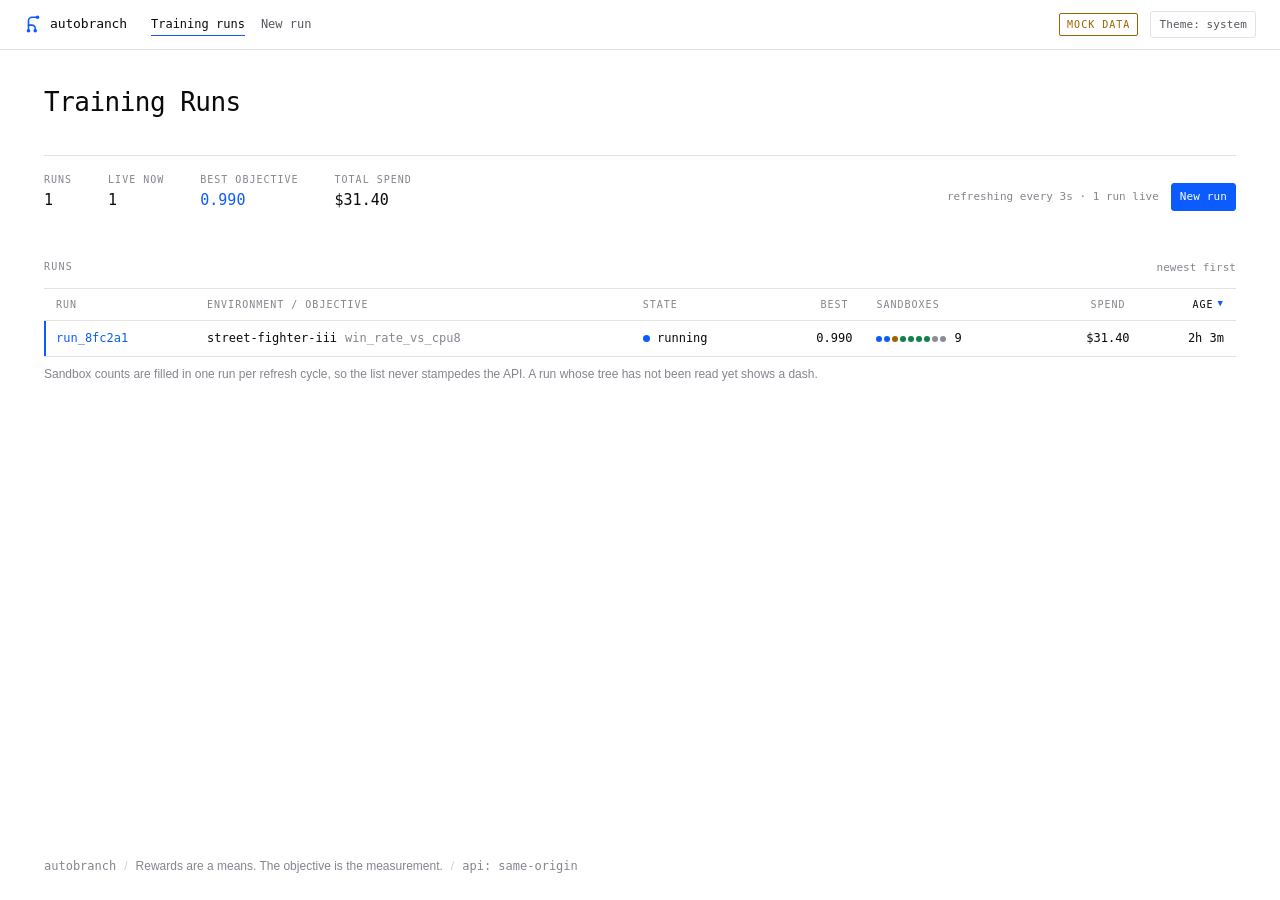
==== commit 866b0e4f: "Simplify the UI: drop the explanatory prose and the parse preview The New Run and Training Runs page" ====
--- a/frontend/index.html
+++ b/frontend/index.html
@@ -4,7 +4,7 @@
 <meta charset="utf-8" />
 <meta name="viewport" content="width=device-width, initial-scale=1" />
 <title>autobranch</title>
-<meta name="description" content="autobranch — a generalized RL framework on Modal. Hand it an environment and a sentence of intent; it searches the reward-function space and hands back trained weights." />
+<meta name="description" content="autobranch — a generalized RL framework on Modal." />
 <meta name="color-scheme" content="light dark" />
 <!-- The ASGI app serves exactly three assets; declaring an empty icon keeps the
      browser from asking for a /favicon.ico that is not there. -->
@@ -62,12 +62,7 @@
 <template id="tpl-runs">
   <section class="page page-runs">
     <div class="page-head">
-      <p class="eyebrow">Training runs</p>
-      <h1>Everything you have submitted.</h1>
-      <p class="lede">
-        One row per run. A run owns a tree of Modal sandboxes, each training a different
-        reward config against the same untouchable objective. Open a row to watch its tree.
-      </p>
+      <h1>Training Runs</h1>
     </div>
 
     <div class="summary">
@@ -130,13 +125,7 @@
 <template id="tpl-new">
   <section class="page page-new">
     <div class="page-head">
-      <p class="eyebrow">New run</p>
-      <h1>Hand it an environment and a sentence of intent.</h1>
-      <p class="lede">
-        autobranch reads your bundle's manifest, writes a reward config, trains it, and scores it
-        with the evaluator you declared — which no agent can touch. Promising branches fork like
-        git worktrees; lines that stop paying abandon themselves.
-      </p>
+      <h1>New Run</h1>
     </div>
 
     <form class="form" id="new-run-form" novalidate>
@@ -179,34 +168,9 @@
         <p class="field-problem mono" data-problem="bundle" role="alert" hidden></p>
       </fieldset>
 
-      <!-- ── the parse preview: what the system understood ── -->
-      <section class="block preflight">
-        <div class="block-head">
-          <p class="eyebrow">What the system understood</p>
-          <span class="badge" data-f="pf-state" hidden></span>
-        </div>
-        <p class="hint">
-          The manifest is parsed in the browser before anything is submitted, so you can read the
-          contract the way the agents will: the signals they may compose a reward from, the
-          objective they may never touch, and the hardware the run will ask Modal for. The server
-          re-validates the same bundle on submit and its answer wins.
-        </p>
-
-        <div class="pf-placeholder" data-f="pf-placeholder">
-          <p class="mono">No manifest parsed yet.</p>
-          <p class="hint">
-            Drop a <code class="mono">.zip</code> above, or
-            <button class="btn-link" type="button" data-f="pf-example">preview the gridworld reference manifest</button>.
-            A git URL is resolved server-side, so it is parsed at submit instead.
-          </p>
-        </div>
-
-        <div class="pf-body" data-f="pf-body" hidden></div>
-      </section>
 
       <fieldset class="block">
         <legend class="eyebrow">Constraints</legend>
-        <p class="hint">Free text. The master agent parses these before it writes the first reward config — they bound the search, the hardware, and the spend.</p>
         <label class="label visually-hidden" for="constraints">Constraints</label>
         <textarea class="field textarea mono" id="constraints" name="constraints" rows="8" spellcheck="false" placeholder="must posttrain Qwen/Qwen3-4B
 stay under $50
@@ -217,7 +181,6 @@
 
       <fieldset class="block">
         <legend class="eyebrow">Budget caps</legend>
-        <p class="hint">Hard ceilings, decremented centrally. A branch that exhausts its share is abandoned whether or not its agent agrees.</p>
         <div class="grid-3">
           <div class="field-row">
             <label class="label" for="budget-usd">Max spend (USD)</label>
--- a/frontend/styles.css
+++ b/frontend/styles.css
@@ -1239,94 +1239,6 @@
 .form-foot { display: flex; align-items: center; gap: var(--sp-4); flex-wrap: wrap; }
 .form-note { font-size: var(--fs-xs); color: var(--fg-faint); }
 
-/* ── preflight: what the system understood ── */
-.pf-placeholder {
-  display: flex;
-  flex-direction: column;
-  gap: var(--sp-1);
-  border: var(--hair) dashed var(--border-strong);
-  border-radius: var(--radius);
-  background: var(--bg-subtle);
-  padding: var(--sp-4);
-}
-
-.pf-placeholder .mono { font-size: var(--fs-sm); color: var(--fg-muted); }
-
-.pf-body { display: flex; flex-direction: column; gap: var(--sp-4); min-width: 0; }
-.pf-source { font-size: var(--fs-xs); color: var(--fg-faint); overflow-wrap: anywhere; }
-
-.pf-grid {
-  display: grid;
-  grid-template-columns: repeat(auto-fit, minmax(min(100%, 15rem), 1fr));
-  gap: var(--sp-4);
-}
-
-.pf-sec {
-  display: flex;
-  flex-direction: column;
-  gap: var(--sp-2);
-  border: var(--hair) solid var(--border);
-  border-radius: var(--radius);
-  background: var(--bg-subtle);
-  padding: var(--sp-3) var(--sp-4);
-  min-width: 0;
-}
-
-.pf-sec.has-problem { border-color: var(--danger); }
-.pf-objective { border-left: 2px solid var(--accent); }
-
-.pf-headline {
-  display: flex;
-  align-items: baseline;
-  gap: var(--sp-2);
-  flex-wrap: wrap;
-  font-size: var(--fs-lg);
-  color: var(--fg);
-}
-
-.pf-version { font-size: var(--fs-micro); letter-spacing: 0.08em; color: var(--fg-faint); }
-.pf-kv { grid-template-columns: minmax(0, 1fr); gap: var(--sp-2); }
-.pf-kv dd { font-size: var(--fs-sm); overflow-wrap: anywhere; }
-.pf-desc { font-size: var(--fs-sm); color: var(--fg-muted); }
-.pf-desc.dim { color: var(--fg-faint); }
-.pf-sub { margin-top: 0.1rem; }
-
-.pf-sec-head {
-  display: flex;
-  align-items: baseline;
-  justify-content: space-between;
-  gap: var(--sp-4);
-  flex-wrap: wrap;
-}
-
-.pf-signals { gap: var(--sp-3); }
-.pf-table { background: var(--bg); }
-.pf-table td.cell-doc { color: var(--fg-muted); max-width: 46ch; }
-.pf-table tbody tr.has-problem td { background: var(--bg-inset); color: var(--danger); }
-
-.chips { display: flex; flex-wrap: wrap; gap: var(--sp-1); }
-
-.chip {
-  font-size: var(--fs-xs);
-  padding: 0.1rem 0.4rem;
-  border: var(--hair) solid var(--border);
-  border-radius: var(--radius-sm);
-  background: var(--bg);
-  color: var(--fg-muted);
-}
-
-.sec-problems {
-  display: flex;
-  flex-direction: column;
-  gap: var(--sp-1);
-  font-size: var(--fs-sm);
-  color: var(--danger);
-  border-top: var(--hair) solid var(--border);
-  padding-top: var(--sp-2);
-}
-
-.sec-problems li { font-family: var(--font-mono); font-size: var(--fs-xs); overflow-wrap: anywhere; }
-
 /* ── problems: the 400 body, put back next to its fields ── */
 .problems {
   display: flex;
